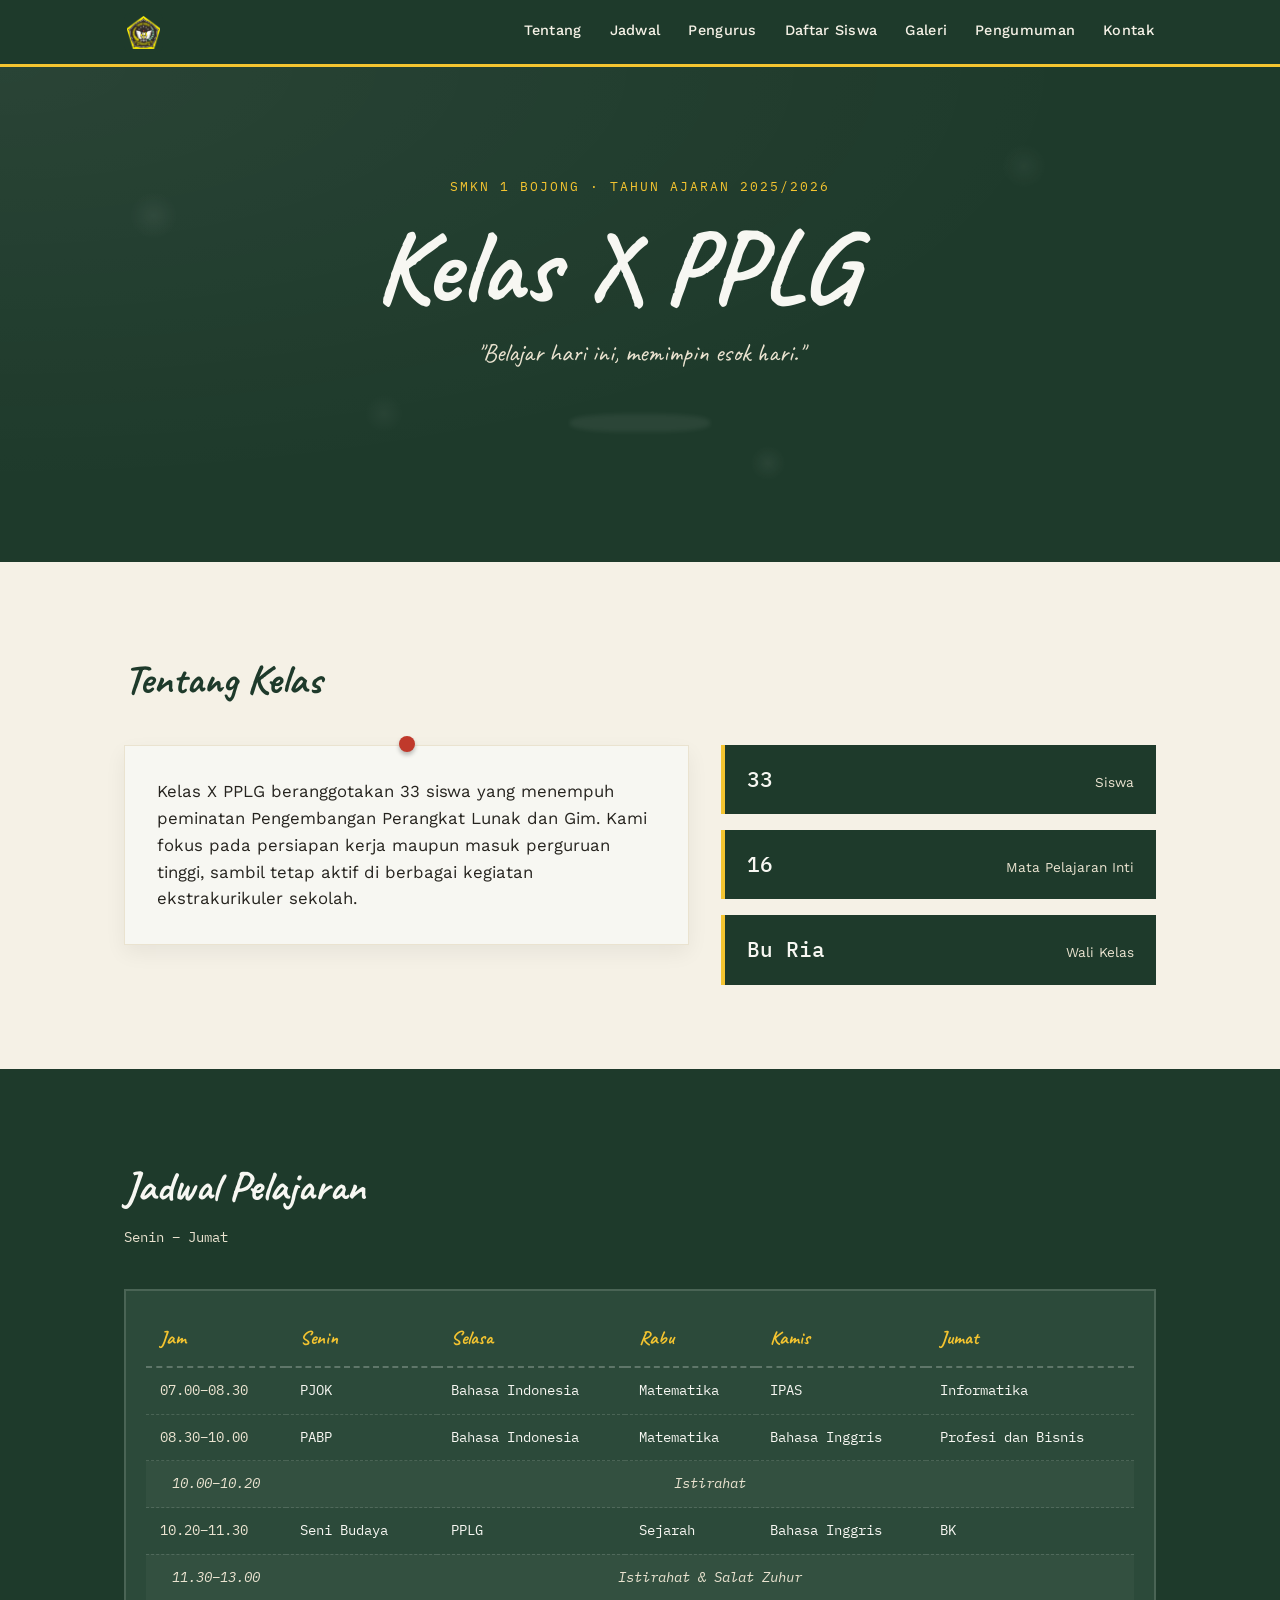
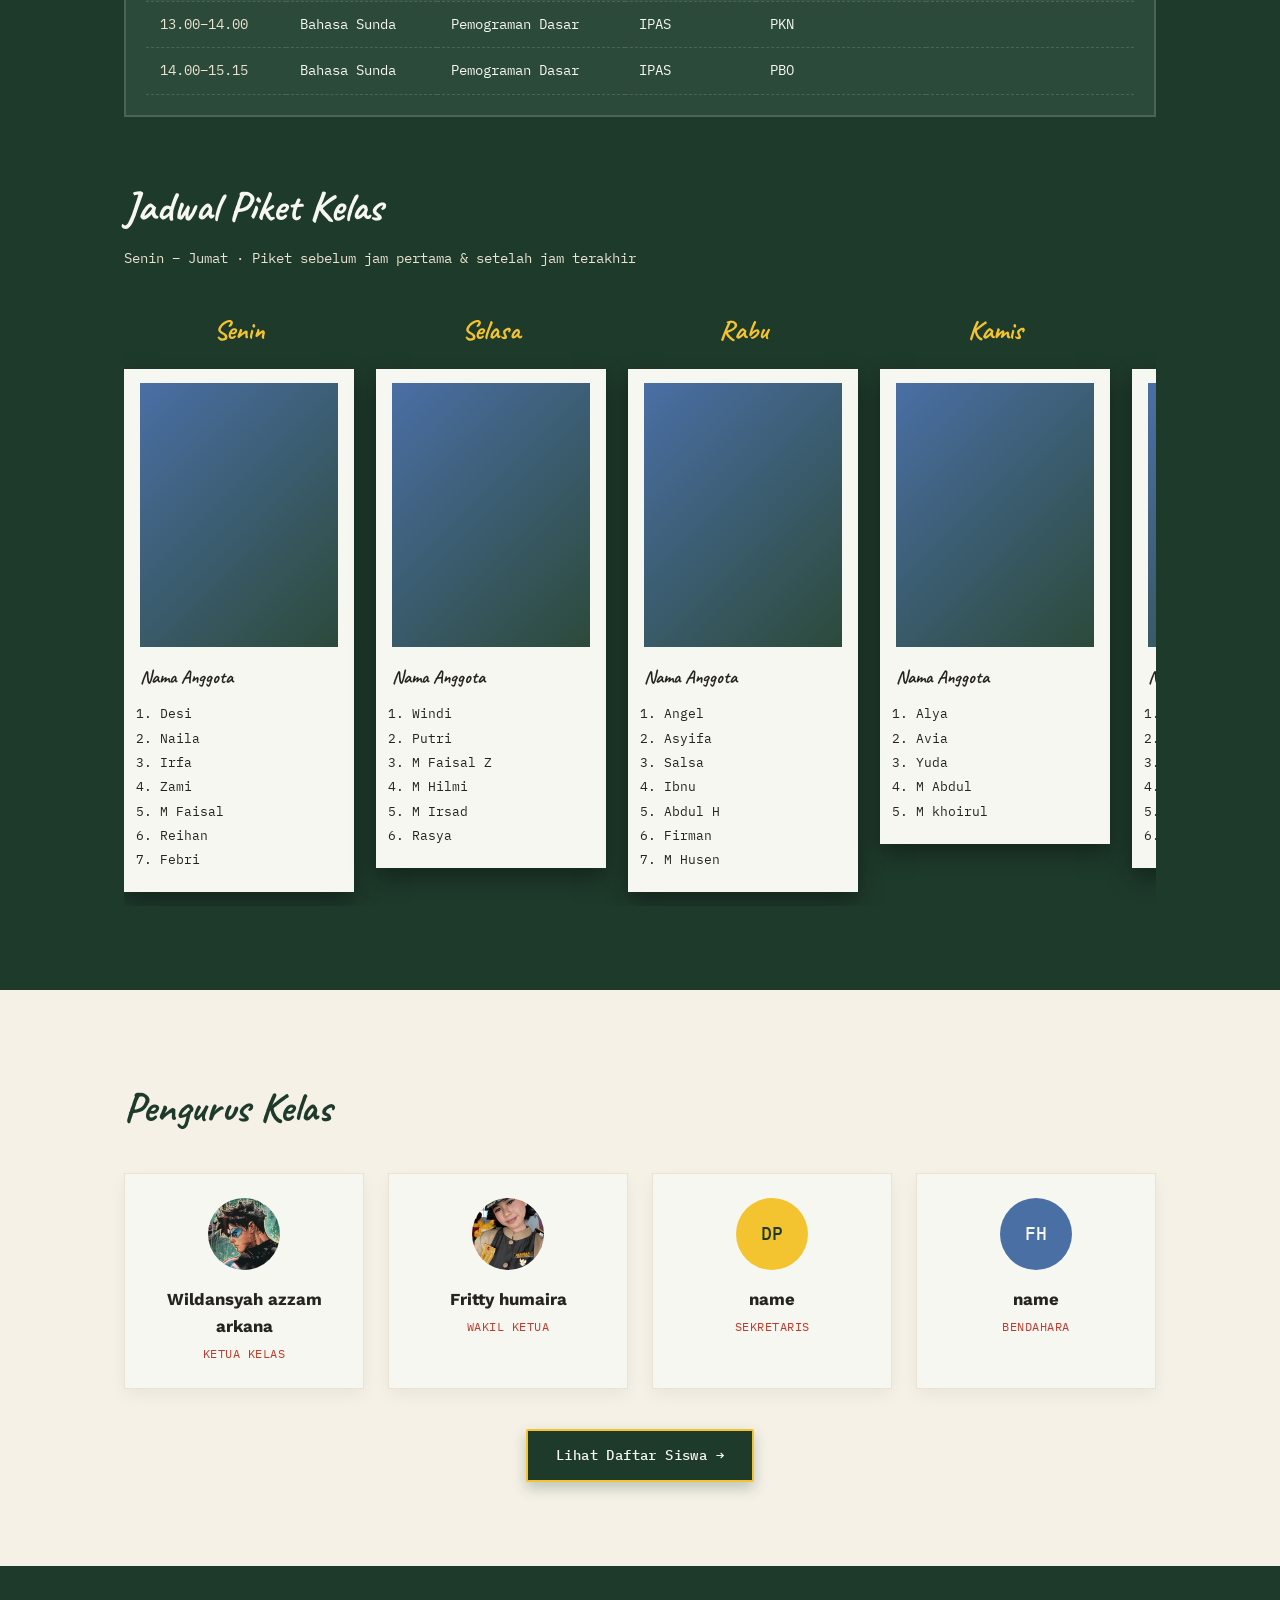
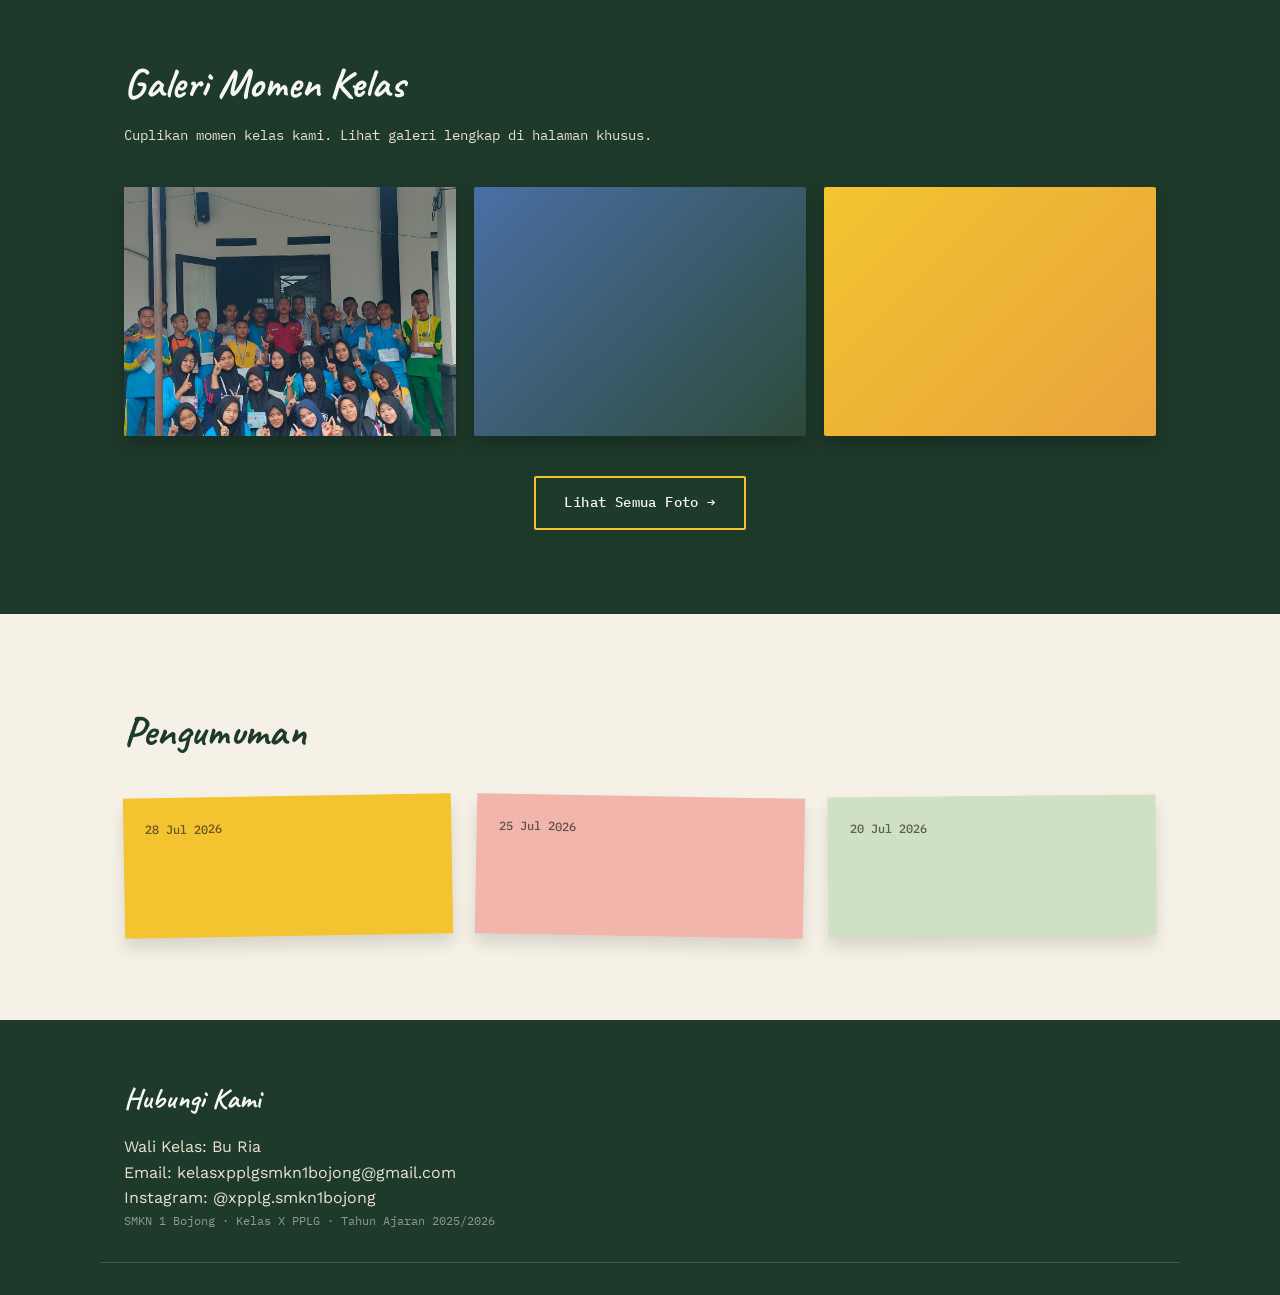
==== index.html @ 5f589571 "Update index.html" ====
<!DOCTYPE html>
<html lang="id">
<head>
<meta charset="UTF-8">
<meta name="viewport" content="width=device-width, initial-scale=1.0">
<title>Kelas X PPLG — SMKN 1 Bojong</title>
<link rel="preconnect" href="https://fonts.googleapis.com">
<link rel="preconnect" href="https://fonts.gstatic.com" crossorigin>
<link href="https://fonts.googleapis.com/css2?family=Caveat:wght@500;700&family=IBM+Plex+Mono:wght@400;500&family=Work+Sans:wght@400;500;600;700&display=swap" rel="stylesheet">
<link rel="stylesheet" href="styler.css">
</head>
<body>

<header class="site-header">
  <div class="wrap header-inner">
    <div class="brand-group">
      <img src="logosmk.png" alt="Logo SMKN 1 Bojong" class="logo" onerror="this.style.display='none'">
      <span class="brand"></span>
      <img src=".png" alt="Logo PPLG" class="logo" onerror="this.style.display='none'">
    </div>
    <nav class="nav">
      <a href="#tentang">Tentang</a>
      <a href="#jadwal">Jadwal</a>
      <a href="#pengurus">Pengurus</a>
      <a href="daftar-siswa.html">Daftar Siswa</a>
      <a href="galeri.html">Galeri</a>
      <a href="#pengumuman">Pengumuman</a>
      <a href="#kontak">Kontak</a>
    </nav>
  </div>
</header>

<!-- HERO: chalkboard -->
<section class="hero">
  <div class="chalk-dust"></div>
  <div class="wrap hero-inner">

    <p class="hero-eyebrow">SMKN 1 Bojong · Tahun Ajaran 2025/2026</p>
    <h1 class="hero-title">Kelas X PPLG&nbsp;&nbsp;</h1>
    <p class="hero-tagline">"Belajar hari ini, memimpin esok hari."</p>
    <div class="eraser-mark" aria-hidden="true"></div>
  </div>
</section>

<!-- TENTANG KELAS -->
<section id="tentang" class="section paper-bg">
  <div class="wrap">
    <h2 class="section-title">Tentang Kelas</h2>
    <div class="tentang-grid">
      <div class="pin-card">
        <span class="pin" aria-hidden="true"></span>
        <p>Kelas X PPLG beranggotakan 33 siswa yang menempuh peminatan Pengembangan Perangkat Lunak dan Gim. Kami fokus pada persiapan kerja maupun masuk perguruan tinggi, sambil tetap aktif di berbagai kegiatan ekstrakurikuler sekolah.</p>
      </div>
      <div class="stat-cards">
        <div class="stat-card">
          <span class="stat-number">33</span>
          <span class="stat-label">Siswa</span>
        </div>
        <div class="stat-card">
          <span class="stat-number">16</span>
          <span class="stat-label">Mata Pelajaran Inti</span>
        </div>
        <div class="stat-card">
          <span class="stat-number">Bu Ria</span>
          <span class="stat-label">Wali Kelas</span>
        </div>
      </div>
    </div>
  </div>
</section>

<!-- JADWAL PELAJARAN: signature element, gaya papan tulis -->
<section id="jadwal" class="section board-bg">
  <div class="wrap">
    <h2 class="section-title light">Jadwal Pelajaran</h2>
    <p class="section-sub light">Senin – Jumat</p>

    <div class="schedule-frame">
      <table class="schedule">
        <thead>
          <tr>
            <th>Jam</th>
            <th>Senin</th>
            <th>Selasa</th>
            <th>Rabu</th>
            <th>Kamis</th>
            <th>Jumat</th>
          </tr>
        </thead>
        <tbody>
          <tr>
            <td class="time">07.00–08.30</td>
            <td>PJOK</td>
            <td>Bahasa Indonesia</td>
            <td>Matematika</td>
            <td>IPAS</td>
            <td>Informatika</td>
          </tr>
          <tr>
            <td class="time">08.30–10.00</td>
            <td>PABP</td>
            <td>Bahasa Indonesia</td>
            <td>Matematika</td>
            <td>Bahasa Inggris</td>
            <td>Profesi dan Bisnis</td>
          </tr>
          <tr class="break-row">
            <td class="time">10.00–10.20</td>
            <td colspan="5">Istirahat</td>
          </tr>
          <tr>
            <td class="time">10.20–11.30</td>
            <td>Seni Budaya</td>
            <td>PPLG</td>
            <td>Sejarah</td>
            <td>Bahasa Inggris</td>
            <td>BK</td>
          </tr>
          <tr class="break-row">
            <td class="time">11.30–13.00</td>
            <td colspan="5">Istirahat & Salat Zuhur</td>
          </tr>
          <tr>
            <td class="time">13.00–14.00</td>
            <td>Bahasa Sunda</td>
            <td>Pemograman Dasar</td>
            <td>IPAS</td>
            <td>PKN</td>
            <td></td>
          </tr>
          <tr>
            <td class="time">14.00–15.15</td>
            <td>Bahasa Sunda</td>
            <td>Pemograman Dasar</td>
            <td>IPAS</td>
            <td>PBO</td>
            <td></td>
          </tr>
        </tbody>
      </table>
    </div>

    <!-- JADWAL PIKET -->
    <h2 class="section-title light piket-title">Jadwal Piket Kelas</h2>
    <p class="section-sub light">Senin – Jumat · Piket sebelum jam pertama & setelah jam terakhir</p>
    
    <div class="piket-row">
      <div class="piket-day-col">
        <h3 class="piket-day">Senin</h3>
        <div class="photocard-group">
          <div class="photocard-photo"><img src="foto/piket-senin.jpg" alt="Piket Senin" onerror="this.style.display='none'"></div>
          <h4 class="photocard-heading">Nama Anggota</h4>
          <ol class="photocard-list">
            <li>Desi</li>
            <li>Naila</li>
            <li>Irfa</li>
            <li>Zami</li>
            <li>M Faisal</li>
            <li>Reihan</li>
            <li>Febri</li>
            
          </ol>
        </div>
      </div>
      <div class="piket-day-col">
        <h3 class="piket-day">Selasa</h3>
        <div class="photocard-group">
          <div class="photocard-photo"><img src="foto/piket-selasa.jpg" alt="Piket Selasa" onerror="this.style.display='none'"></div>
          <h4 class="photocard-heading">Nama Anggota</h4>
          <ol class="photocard-list">
            <li>Windi</li>
            <li>Putri</li>
            <li>M Faisal Z</li>
            <li>M Hilmi</li>
            <li>M Irsad</li>
            <li>Rasya</li>
          </ol>
        </div>
      </div>
      <div class="piket-day-col">
        <h3 class="piket-day">Rabu</h3>
        <div class="photocard-group">
          <div class="photocard-photo"><img src="foto/piket-rabu.jpg" alt="Piket Rabu" onerror="this.style.display='none'"></div>
          <h4 class="photocard-heading">Nama Anggota</h4>
          <ol class="photocard-list">
            <li>Angel</li>
            <li>Asyifa</li>
            <li>Salsa</li>
            <li>Ibnu</li>
            <li>Abdul H</li>
            <li>Firman</li>
            <li>M Husen</li>
          </ol>
        </div>
      </div>
      <div class="piket-day-col">
        <h3 class="piket-day">Kamis</h3>
        <div class="photocard-group">
          <div class="photocard-photo"><img src="foto/piket-kamis.jpg" alt="Piket Kamis" onerror="this.style.display='none'"></div>
          <h4 class="photocard-heading">Nama Anggota</h4>
          <ol class="photocard-list">
            <li>Alya</li>
            <li>Avia</li>
            <li>Yuda</li>
            <li>M Abdul</li>
            <li>M khoirul</li>
          </ol>
        </div>
      </div>
      <div class="piket-day-col">
        <h3 class="piket-day">Jumat</h3>
        <div class="photocard-group">
          <div class="photocard-photo"><img src="foto/piket-jumat.jpg" alt="Piket Jumat" onerror="this.style.display='none'"></div>
          <h4 class="photocard-heading">Nama Anggota</h4>
          <ol class="photocard-list">
            <li>Nazwa</li>
            <li>Alifah</li>
            <li>Raffa</li>
            <li>Ridho</li>
            <li>Rifki</li>
            <li>Wildan</li>
          </ol>
        </div>
      </div>
    </div>
  </div>
</section>

<!-- PENGURUS KELAS -->
<section id="pengurus" class="section paper-bg">
  <div class="wrap">
    <h2 class="section-title">Pengurus Kelas</h2>
    <div class="id-card-grid">
      <div class="id-card">
        <div class="id-photo" style="background:#c0392b"><img src="wildan.jpg" alt="Wildansyah azzam arkana" onerror="this.style.display='none'; this.parentElement.innerHTML='RA';"></div>
        <h3>Wildansyah azzam arkana</h3>
        <p class="role">Ketua Kelas</p>
      </div>
      <div class="id-card">
        <div class="id-photo" style="background:#2c4a3a"><img src="fritty.jpg" alt="Frity humaira" onerror="this.style.display='none'; this.parentElement.innerHTML='SN';"></div>
        <h3>Fritty humaira</h3>
        <p class="role">Wakil Ketua</p>
      </div>
      <div class="id-card">
        <div class="id-photo" style="background:#f4c430;color:#1e3a2b"><img src="foto/sekretaris.jpg" alt="Dewi Puspita" onerror="this.style.display='none'; this.parentElement.innerHTML='DP';"></div>
        <h3>name</h3>
        <p class="role">Sekretaris</p>
      </div>
      <div class="id-card">
        <div class="id-photo" style="background:#4a6fa5"><img src="foto/bendahara.jpg" alt="Farhan Hidayat" onerror="this.style.display='none'; this.parentElement.innerHTML='FH';"></div>
        <h3>name</h3>
        <p class="role">Bendahara</p>
      </div>
    </div>
    <div class="btn-row">
      <a href="daftar-siswa.html" class="btn btn-primary">Lihat Daftar Siswa →</a>

    </div>
  </div>
</section>

<!-- GALERI (preview) -->
<section id="galeri" class="section board-bg">
  <div class="wrap">
    <h2 class="section-title light">Galeri Momen Kelas</h2>
    <p class="section-sub light">Cuplikan momen kelas kami. Lihat galeri lengkap di halaman khusus.</p>
    <div class="gallery-grid">
      <!-- Untuk menambah foto: copy paste blok div di bawah, ganti src="foto/NAMA-FILE.jpg" -->
      <div class="photo-tile" style="background:linear-gradient(135deg,#e8a33d,#c0392b)"><img src="IMG-20260721-WA0027.jpg" alt="Momen kelas 1" onerror="this.style.display='none'"></div>
      <div class="photo-tile" style="background:linear-gradient(135deg,#4a6fa5,#2c4a3a)"><img src="foto/galeri-2.jpg" alt="Momen kelas 2" onerror="this.style.display='none'"></div>
      <div class="photo-tile" style="background:linear-gradient(135deg,#f4c430,#e8a33d)"><img src="foto/galeri-3.jpg" alt="Momen kelas 3" onerror="this.style.display='none'"></div>
    </div>
    <div class="btn-row">
      <a href="galeri.html" class="btn btn-primary">Lihat Semua Foto →</a>
    </div>
  </div>
</section>

<!-- PENGUMUMAN -->
<section id="pengumuman" class="section paper-bg">
  <div class="wrap">
    <h2 class="section-title">Pengumuman</h2>
    <div class="sticky-grid">
      <div class="sticky-note note-yellow">
        <p class="note-date">28 Jul 2026</p>
        <p></p>
      </div>
      <div class="sticky-note note-red">
        <p class="note-date">25 Jul 2026</p>
        <p></p>
      </div>
      <div class="sticky-note note-green">
        <p class="note-date">20 Jul 2026</p>
        <p></p>
      </div>
    </div>
  </div>
</section>

<!-- KONTAK / FOOTER -->
<footer id="kontak" class="footer">
  <div class="wrap footer-inner">
    <div>
      <h2 class="footer-title">Hubungi Kami</h2>
      <p>Wali Kelas: Bu Ria</p>
      <p>Email: kelasxpplgsmkn1bojong@gmail.com</p>
      <p>Instagram: @xpplg.smkn1bojong</p>
    <p class="footer-note">SMKN 1 Bojong · Kelas X PPLG · Tahun Ajaran 2025/2026</p>
  </div>
</footer>

</body>
</html>
---- styler.css ----
/* ===== Tokens ===== */
:root{
  --chalkboard: #1e3a2b;
  --chalkboard-light: #2c4a3a;
  --paper: #f5f1e6;
  --paper-dark: #eae3d0;
  --chalk: #f7f7f2;
  --highlighter: #f4c430;
  --pen-red: #c0392b;
  --ink: #26241f;
  --font-display: 'Caveat', cursive;
  --font-body: 'Work Sans', sans-serif;
  --font-mono: 'IBM Plex Mono', monospace;
}

*{box-sizing:border-box; margin:0; padding:0;}

body{
  font-family: var(--font-body);
  color: var(--ink);
  background: var(--paper);
  line-height:1.6;
  -webkit-font-smoothing: antialiased;
}

.wrap{
  max-width: 1080px;
  margin: 0 auto;
  padding: 0 24px;
}

a{ color: inherit; }

/* ===== Header ===== */
.site-header{
  position: sticky;
  top:0;
  background: var(--chalkboard);
  z-index: 50;
  border-bottom: 3px solid var(--highlighter);
}
.header-inner{
  display:flex;
  align-items:center;
  justify-content: space-between;
  height: 64px;
}
.brand{
  font-family: var(--font-display);
  font-size: 1.8rem;
  font-weight: 700;
  color: var(--chalk);
  letter-spacing: 0.5px;
}
.brand-group{
  display: flex;
  align-items: center;
  gap: 12px;
}
.logo{
  height: 39px;
  width: 39px;
  object-fit: contain;
  border-radius: 6px;
  background: #1e3a2b;
  padding: 3px;
}
.nav{ display:flex; gap: 24px; }
.nav a{
  color: var(--paper);
  text-decoration:none;
  font-size: 0.9rem;
  font-weight: 500;
  letter-spacing: 0.3px;
  padding: 6px 2px;
  border-bottom: 2px solid transparent;
  transition: border-color 0.2s ease, color 0.2s ease;
}
.nav a:hover, .nav a:focus-visible{
  border-color: var(--highlighter);
  color: var(--highlighter);
  outline: none;
}

/* ===== Hero ===== */
.hero{
  position: relative;
  background:
    radial-gradient(ellipse at top left, rgba(255,255,255,0.05), transparent 60%),
    var(--chalkboard);
  color: var(--chalk);
  padding: 110px 0 130px;
  overflow: hidden;
  text-align:center;
}
.chalk-dust{
  position:absolute; inset:0;
  background-image:
    radial-gradient(circle at 12% 30%, rgba(255,255,255,0.05) 0, transparent 2%),
    radial-gradient(circle at 80% 20%, rgba(255,255,255,0.04) 0, transparent 2%),
    radial-gradient(circle at 60% 80%, rgba(255,255,255,0.05) 0, transparent 2%),
    radial-gradient(circle at 30% 70%, rgba(255,255,255,0.04) 0, transparent 2%);
  pointer-events:none;
}
.hero-inner{ position:relative; }
.hero-eyebrow{
  font-family: var(--font-mono);
  font-size: 0.8rem;
  letter-spacing: 2px;
  text-transform: uppercase;
  color: var(--highlighter);
  margin-bottom: 18px;
}
.hero-title{
  font-family: var(--font-display);
  font-weight: 700;
  font-size: clamp(3.2rem, 9vw, 6.5rem);
  line-height: 1;
  margin-bottom: 14px;
}
.hero-tagline{
  font-family: var(--font-display);
  font-size: 1.6rem;
  color: var(--paper-dark);
}
.eraser-mark{
  width: 140px;
  height: 18px;
  background: rgba(255,255,255,0.06);
  border-radius: 40%;
  margin: 40px auto 0;
  filter: blur(2px);
}

/* ===== Page hero (halaman sekunder) ===== */
.page-hero{
  position: relative;
  color: var(--chalk);
  padding: 70px 0 56px;
  overflow: hidden;
  text-align: center;
}
.page-hero-inner{ position: relative; }
.page-hero-title{
  font-family: var(--font-display);
  font-weight: 700;
  font-size: clamp(2.6rem, 7vw, 4rem);
  line-height: 1;
  margin: 10px 0 12px;
}

/* ===== Tabel Daftar Siswa ===== */
.table-frame{
  background: var(--chalk);
  border: 1px solid var(--paper-dark);
  box-shadow: 0 8px 20px rgba(0,0,0,0.06);
  overflow-x: auto;
}
.student-table{
  width: 100%;
  border-collapse: collapse;
  font-size: 0.92rem;
  min-width: 480px;
}
.student-table th{
  text-align: left;
  font-family: var(--font-mono);
  font-size: 0.72rem;
  text-transform: uppercase;
  letter-spacing: 0.6px;
  color: var(--chalk);
  background: var(--chalkboard);
  padding: 14px 18px;
}
.student-table td{
  padding: 12px 18px;
  border-bottom: 1px solid var(--paper-dark);
}
.student-table tbody tr:nth-child(even){ background: var(--paper); }
.student-table tbody tr:hover{ background: #efe6c8; }
.badge{
  display: inline-block;
  font-family: var(--font-mono);
  font-size: 0.7rem;
  font-weight: 500;
  text-transform: uppercase;
  letter-spacing: 0.4px;
  color: var(--pen-red);
  border: 1px solid var(--pen-red);
  padding: 2px 8px;
  border-radius: 2px;
}
.avatar{
  width: 36px;
  height: 36px;
  border-radius: 50%;
  display: flex;
  align-items: center;
  justify-content: center;
  font-family: var(--font-mono);
  font-size: 0.72rem;
  font-weight: 500;
  overflow: hidden;
}
.avatar img{
  width: 100%;
  height: 100%;
  object-fit: cover;
}
.student-table td:nth-child(2){ width: 56px; }

/* ===== Sections ===== */
.section{ padding: 84px 0; }
.paper-bg{ background: var(--paper); }
.board-bg{ background: var(--chalkboard); }

.section-title{
  font-family: var(--font-display);
  font-size: 2.6rem;
  font-weight: 700;
  margin-bottom: 8px;
  color: var(--chalkboard);
}
.section-title.light{ color: var(--chalk); }
.section-sub{
  font-family: var(--font-mono);
  font-size: 0.85rem;
  color: #5a5748;
  margin-bottom: 40px;
}
.section-sub.light{ color: var(--paper-dark); margin-bottom: 40px; }

/* ===== Tentang ===== */
.tentang-grid{
  display: grid;
  grid-template-columns: 1.3fr 1fr;
  gap: 32px;
  align-items: start;
  margin-top: 32px;
}
.pin-card{
  position: relative;
  background: var(--chalk);
  border: 1px solid var(--paper-dark);
  padding: 32px;
  box-shadow: 0 8px 20px rgba(0,0,0,0.06);
  font-size: 1.05rem;
}
.pin{
  position:absolute;
  top: -10px; left: 50%;
  transform: translateX(-50%);
  width: 16px; height:16px;
  border-radius:50%;
  background: var(--pen-red);
  box-shadow: 0 3px 4px rgba(0,0,0,0.25);
}
.stat-cards{
  display:flex;
  flex-direction: column;
  gap: 16px;
}
.stat-card{
  background: var(--chalkboard);
  color: var(--chalk);
  padding: 18px 22px;
  display:flex;
  align-items:baseline;
  justify-content: space-between;
  border-left: 4px solid var(--highlighter);
}
.stat-number{
  font-family: var(--font-mono);
  font-size: 1.3rem;
  font-weight: 500;
}
.stat-label{
  font-size: 0.85rem;
  color: var(--paper-dark);
}

/* ===== Jadwal (signature) ===== */
.schedule-frame{
  background: var(--chalkboard-light);
  border: 2px solid rgba(247,247,242,0.15);
  padding: 20px;
  overflow-x:auto;
}
.schedule{
  width: 100%;
  border-collapse: collapse;
  font-family: var(--font-mono);
  font-size: 0.85rem;
  color: var(--chalk);
  min-width: 640px;
}
.schedule th{
  text-align:left;
  padding: 12px 14px;
  font-family: var(--font-display);
  font-size: 1.2rem;
  font-weight: 700;
  color: var(--highlighter);
  border-bottom: 2px dashed rgba(247,247,242,0.25);
}
.schedule td{
  padding: 12px 14px;
  border-bottom: 1px dashed rgba(247,247,242,0.15);
}
.schedule .time{ color: var(--paper-dark); white-space:nowrap; }
.schedule tr.break-row td{
  text-align:center;
  font-style: italic;
  color: var(--paper-dark);
  background: rgba(255,255,255,0.03);
}

/* ===== Pengurus (ID cards) ===== */
.id-card-grid{
  display:grid;
  grid-template-columns: repeat(4, 1fr);
  gap: 24px;
  margin-top: 32px;
}
.id-card{
  background: var(--chalk);
  border: 1px solid var(--paper-dark);
  padding: 24px 20px;
  text-align:center;
  box-shadow: 0 6px 16px rgba(0,0,0,0.05);
}
.id-photo{
  width: 72px; height:72px;
  border-radius:50%;
  margin: 0 auto 16px;
  display:flex; align-items:center; justify-content:center;
  color: var(--chalk);
  font-family: var(--font-mono);
  font-weight:500;
  font-size: 1.1rem;
  overflow: hidden;
}
.id-photo img{
  width: 100%;
  height: 100%;
  object-fit: cover;
}
.id-card h3{ font-size: 1.05rem; margin-bottom: 4px; }
.id-card .role{
  font-family: var(--font-mono);
  font-size: 0.78rem;
  color: var(--pen-red);
  text-transform: uppercase;
  letter-spacing: 0.5px;
}

/* ===== Buttons ===== */
.btn-row{
  margin-top: 40px;
  text-align: center;
  display: flex;
  gap: 16px;
  justify-content: center;
  flex-wrap: wrap;
}
.btn{
  display: inline-block;
  font-family: var(--font-mono);
  font-size: 0.85rem;
  font-weight: 500;
  letter-spacing: 0.4px;
  text-decoration: none;
  padding: 14px 28px;
  border-radius: 2px;
  border: 2px solid transparent;
  cursor: pointer;
  transition: transform 0.15s ease, box-shadow 0.15s ease, background 0.15s ease;
}
.btn:hover, .btn:focus-visible{
  transform: translateY(-2px);
  outline: none;
}
.btn-primary{
  background: var(--chalkboard);
  color: var(--chalk);
  border-color: var(--highlighter);
  box-shadow: 0 6px 14px rgba(30,58,43,0.25);
}
.btn-primary:hover, .btn-primary:focus-visible{
  background: var(--highlighter);
  color: var(--chalkboard);
  box-shadow: 0 8px 18px rgba(244,196,48,0.3);
}
.btn-secondary{
  background: transparent;
  color: var(--chalk);
  border-color: rgba(247,247,242,0.35);
}
.btn-secondary:hover, .btn-secondary:focus-visible{
  border-color: var(--highlighter);
  color: var(--highlighter);
}
.btn-outline{
  background: transparent;
  color: var(--chalkboard);
  border-color: var(--chalkboard);
}
.btn-outline:hover, .btn-outline:focus-visible{
  background: var(--chalkboard);
  color: var(--chalk);
}

/* ===== Galeri ===== */
.gallery-grid{
  display:grid;
  grid-template-columns: repeat(3, 1fr);
  gap: 18px;
  margin-top: 32px;
}
.photo-tile{
  aspect-ratio: 4/3;
  border-radius: 2px;
  box-shadow: 0 8px 18px rgba(0,0,0,0.25);
  overflow: hidden;
}
.photo-tile img{
  width: 100%;
  height: 100%;
  object-fit: cover;
  display: block;
}

/* ===== Jadwal Piket ===== */
.piket-title{ margin-top: 56px; }
.piket-row{
  display: flex;
  gap: 22px;
  margin-top: 32px;
  overflow-x: auto;
  padding-bottom: 14px;
}
.piket-day-col{
  flex: 0 0 auto;
  width: 230px;
  text-align: center;
}
.piket-day{
  font-family: var(--font-display);
  font-size: 1.7rem;
  color: var(--highlighter);
  margin-bottom: 16px;
}
.photocard-group{
  background: var(--chalk);
  padding: 14px 16px 20px;
  box-shadow: 0 10px 22px rgba(0,0,0,0.35);
  text-align: left;
}
.photocard-photo{
  width: 100%;
  aspect-ratio: 3/4;
  overflow: hidden;
  margin-bottom: 16px;
  background: linear-gradient(135deg,#4a6fa5,#2c4a3a);
}
.photocard-photo img{
  width: 100%;
  height: 100%;
  object-fit: cover;
  display: block;
}
.photocard-heading{
  font-family: var(--font-display);
  font-size: 1.15rem;
  color: var(--ink);
  margin-bottom: 10px;
}
.photocard-list{
  font-family: var(--font-mono);
  font-size: 0.8rem;
  color: var(--ink);
  line-height: 1.9;
  padding-left: 20px;
}
.piket-row::-webkit-scrollbar{ height: 8px; }
.piket-row::-webkit-scrollbar-thumb{ background: var(--highlighter); border-radius: 4px; }
.piket-row::-webkit-scrollbar-track{ background: rgba(247,247,242,0.1); }

/* ===== Pengumuman (sticky notes) ===== */
.sticky-grid{
  display:grid;
  grid-template-columns: repeat(3, 1fr);
  gap: 24px;
  margin-top: 32px;
}
.sticky-note{
  padding: 22px;
  min-height: 140px;
  font-size: 0.95rem;
  transform: rotate(-1deg);
  box-shadow: 0 10px 16px rgba(0,0,0,0.12);
}
.sticky-note:nth-child(2){ transform: rotate(1deg); }
.sticky-note:nth-child(3){ transform: rotate(-0.5deg); }
.note-yellow{ background: var(--highlighter); }
.note-red{ background: #f2b5ab; }
.note-green{ background: #cfe0c3; }
.note-date{
  font-family: var(--font-mono);
  font-size: 0.75rem;
  font-weight: 500;
  margin-bottom: 8px;
  opacity: 0.7;
}

/* ===== Footer ===== */
.footer{
  background: var(--chalkboard);
  color: var(--paper-dark);
  padding: 56px 0 32px;
}
.footer-inner{
  display:flex;
  justify-content: space-between;
  flex-wrap: wrap;
  gap: 24px;
  border-bottom: 1px solid rgba(247,247,242,0.15);
  padding-bottom: 32px;
}
.footer-title{
  font-family: var(--font-display);
  font-size: 1.8rem;
  color: var(--chalk);
  margin-bottom: 12px;
}
.footer-note{
  font-family: var(--font-mono);
  font-size: 0.75rem;
  align-self:flex-end;
  color: rgba(247,247,242,0.5);
}
.footer a{
  color: var(--highlighter);
  text-decoration: none;
  border-bottom: 1px solid rgba(244,196,48,0.4);
}
.footer a:hover, .footer a:focus-visible{
  border-bottom-color: var(--highlighter);
  outline: none;
}

/* ===== Responsive ===== */
@media (max-width: 800px){
  .nav{ display:none; }
  .tentang-grid{ grid-template-columns: 1fr; }
  .id-card-grid{ grid-template-columns: repeat(2, 1fr); }
  .gallery-grid{ grid-template-columns: repeat(2, 1fr); }
  .sticky-grid{ grid-template-columns: 1fr; }
  .piket-day-col{ width: 190px; }
  .footer-inner{ flex-direction:column; }
  .footer-note{ align-self:flex-start; }
}

@media (prefers-reduced-motion: reduce){
  *{ transition: none !important; }
}
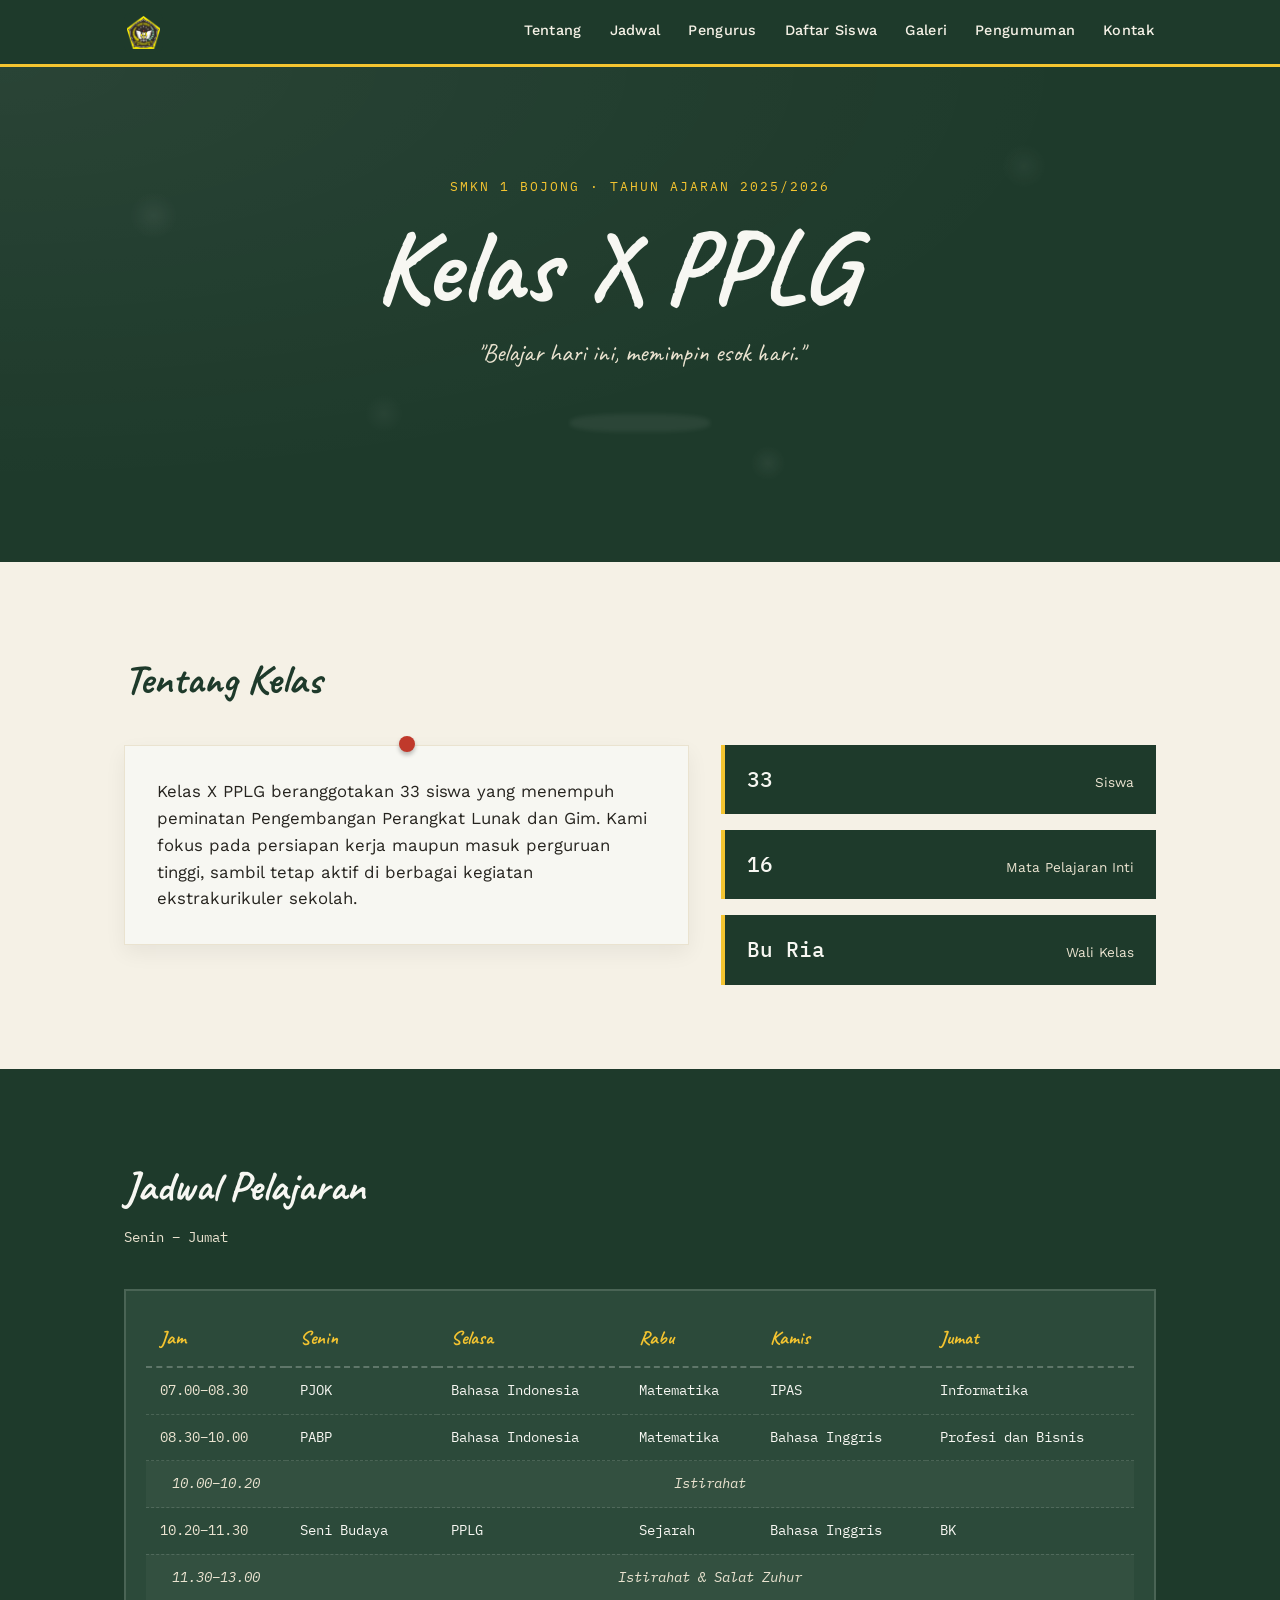
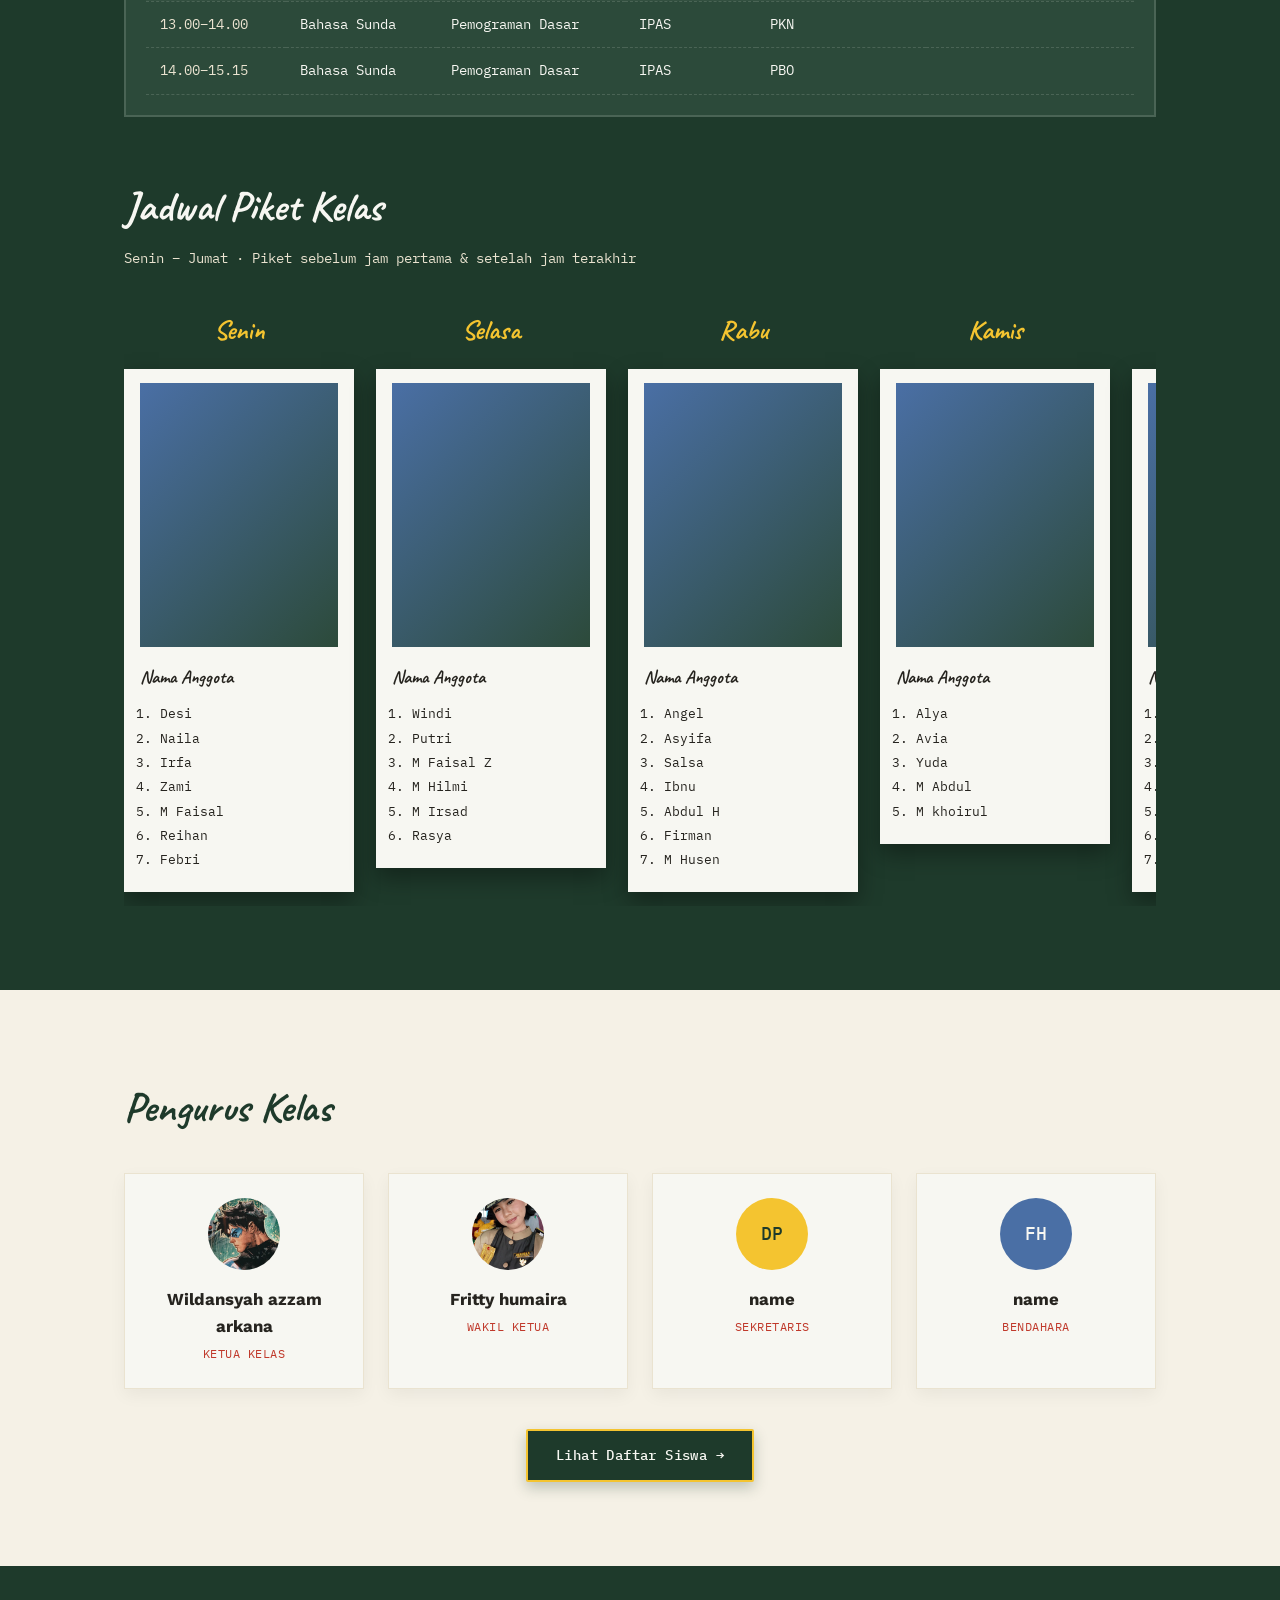
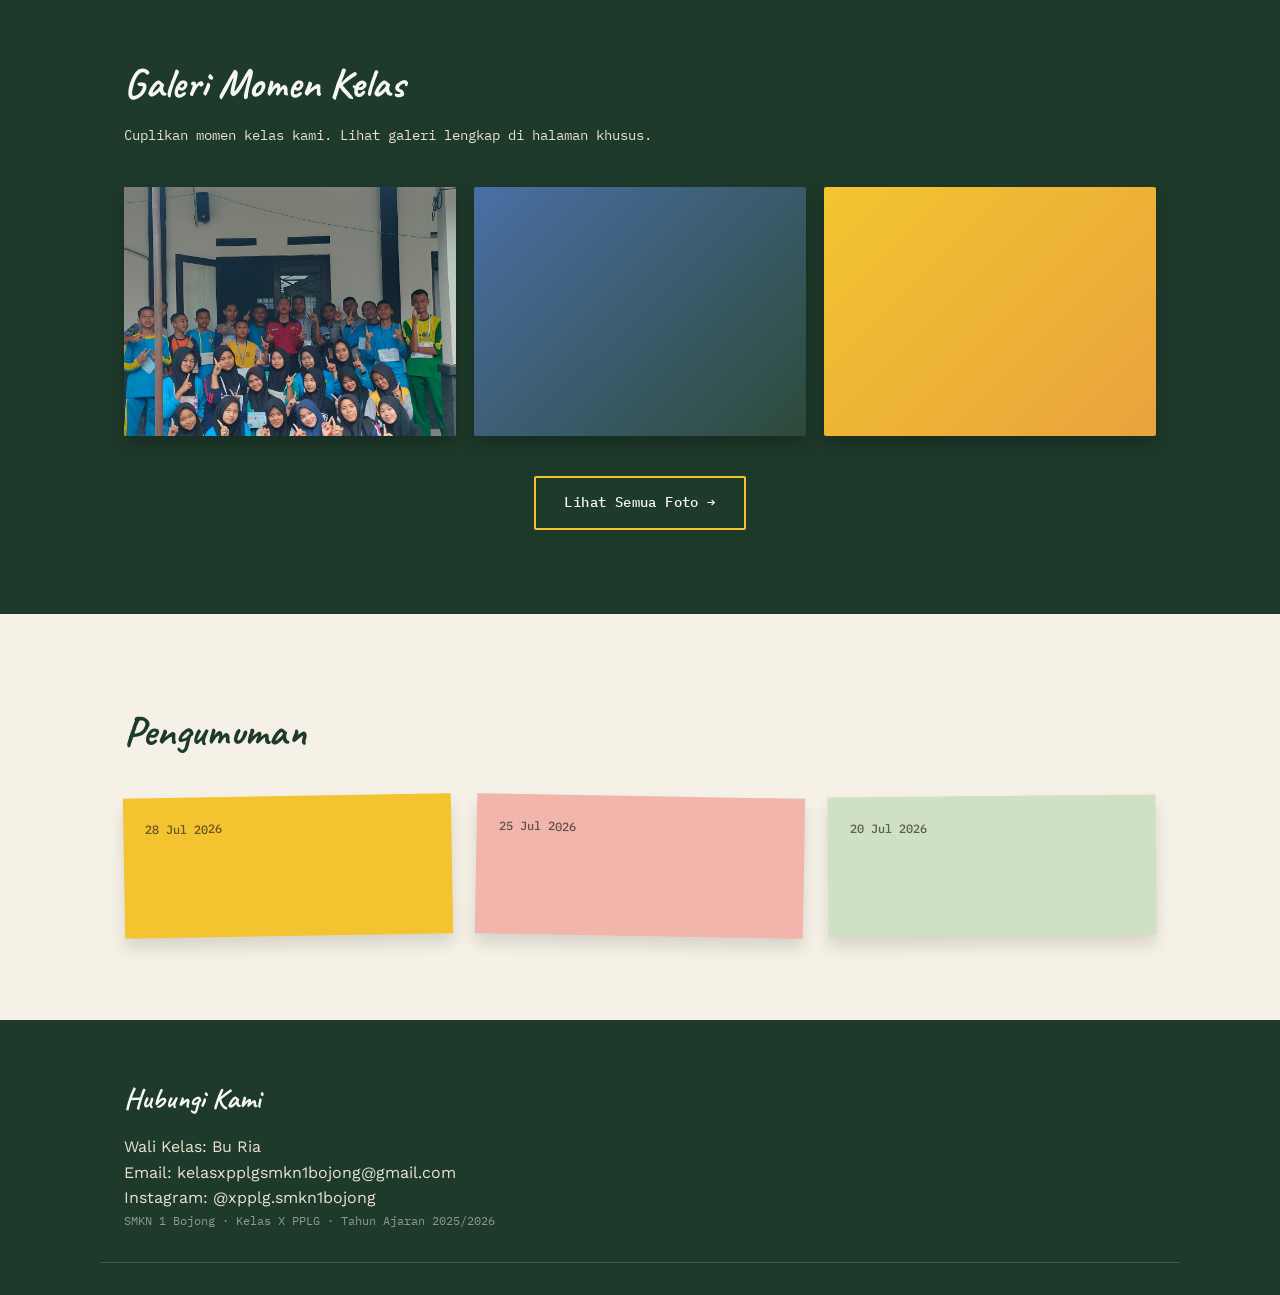
==== commit e1a1e93d: "Update index.html" ====
--- a/index.html
+++ b/index.html
@@ -216,6 +216,7 @@
             <li>Nazwa</li>
             <li>Alifah</li>
             <li>Raffa</li>
+            <li>Elli</li>
             <li>Ridho</li>
             <li>Rifki</li>
             <li>Wildan</li>
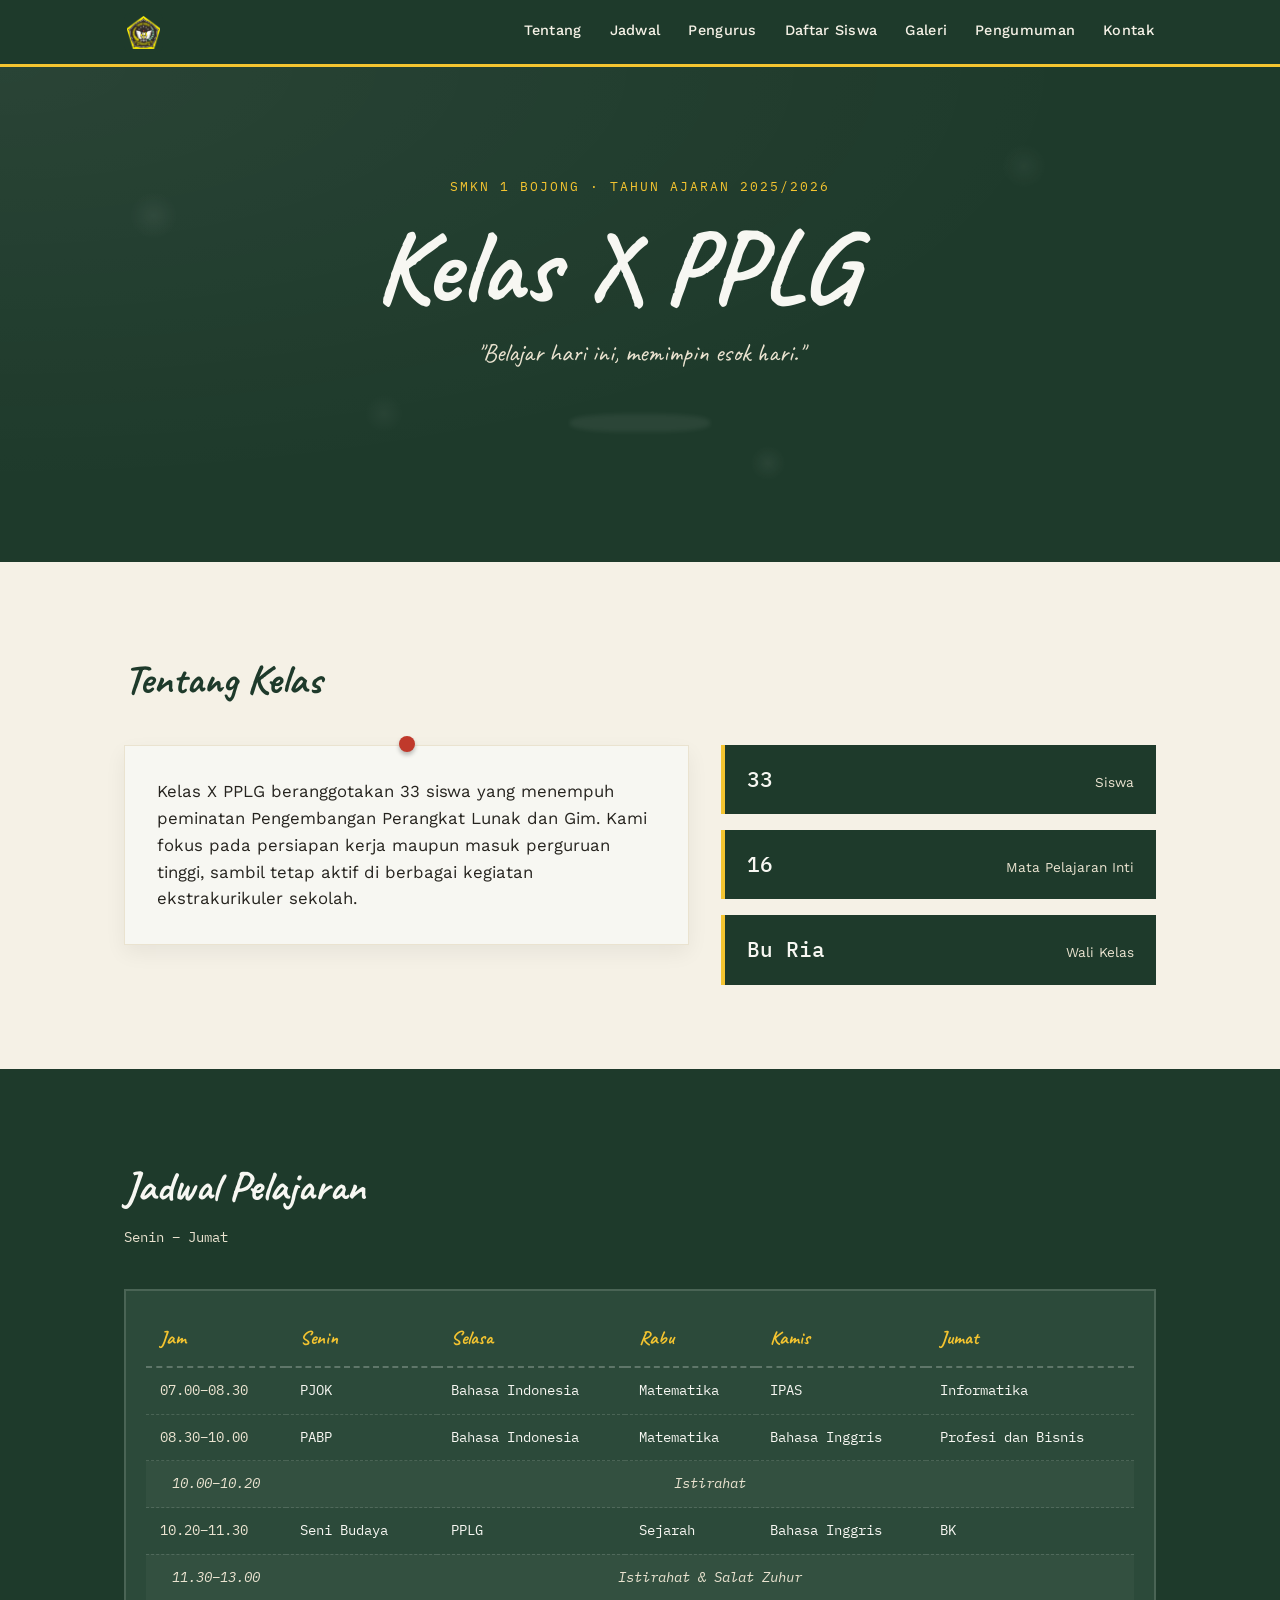
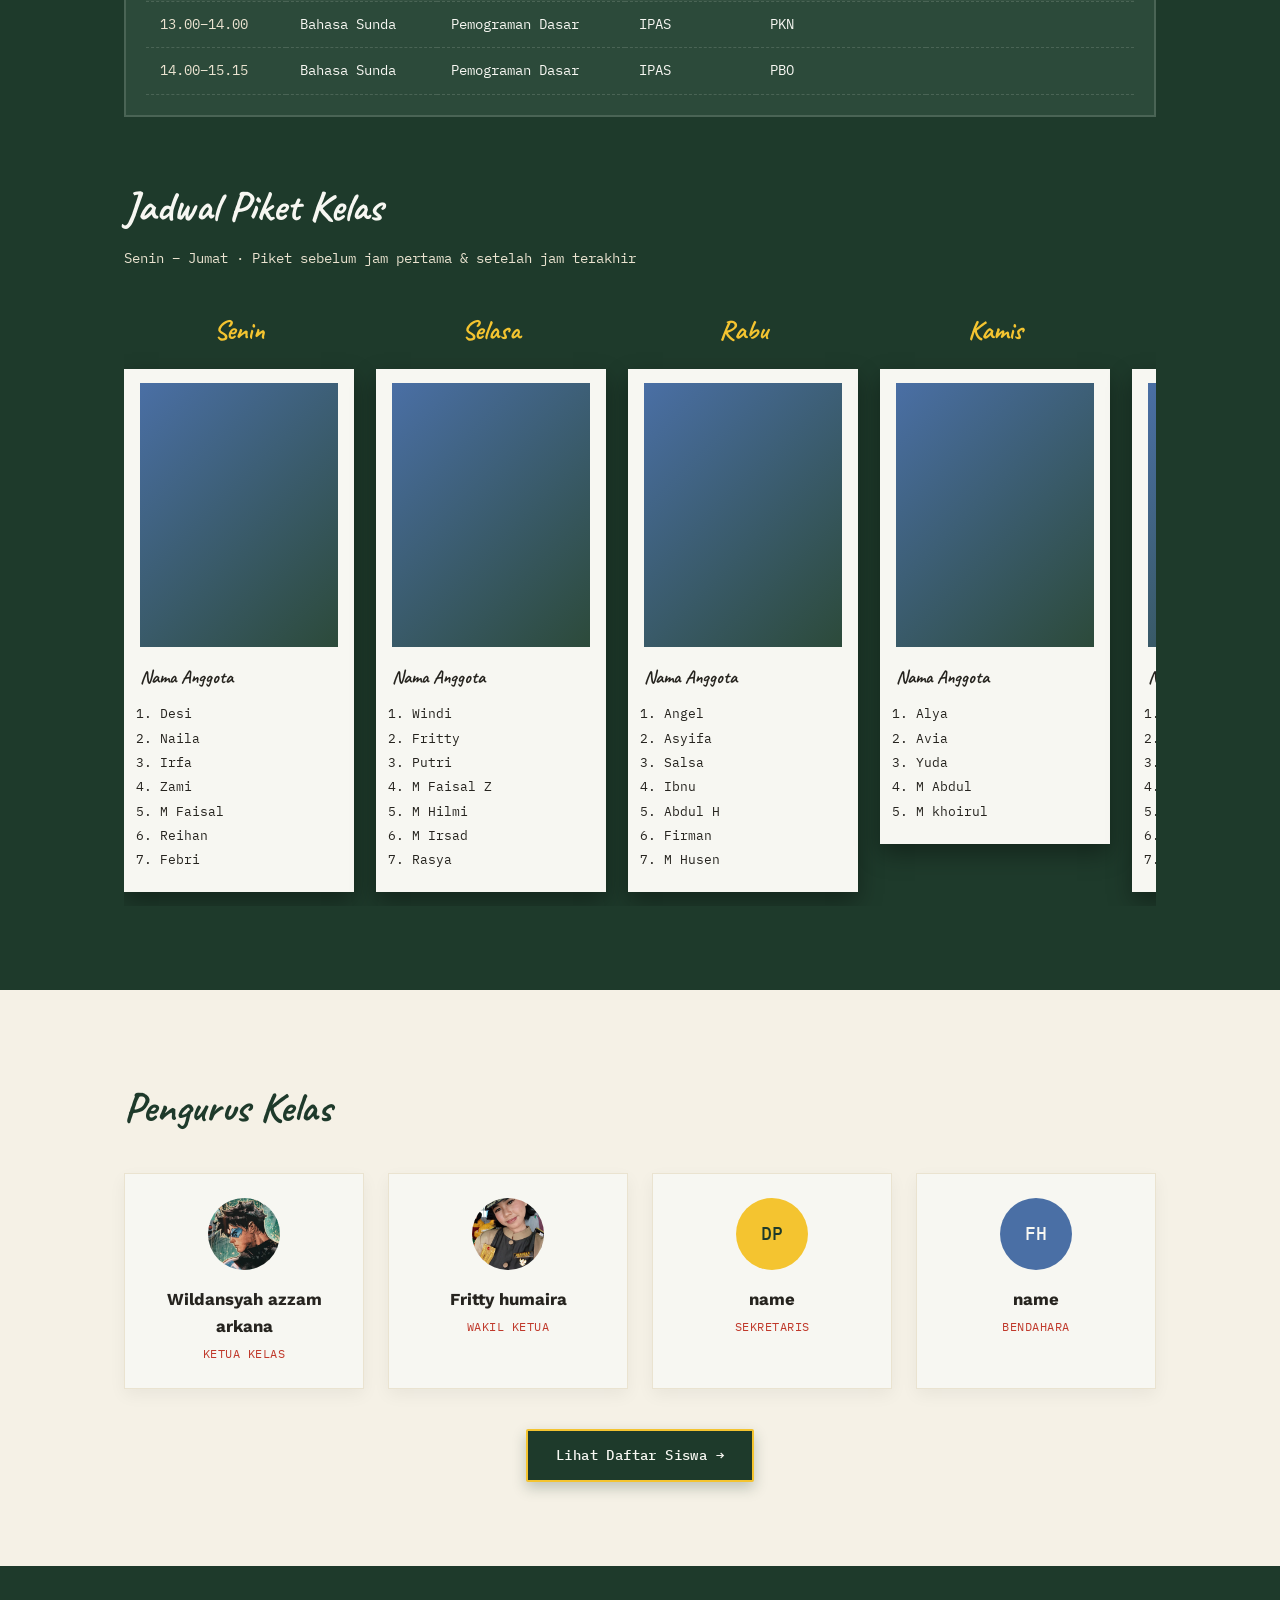
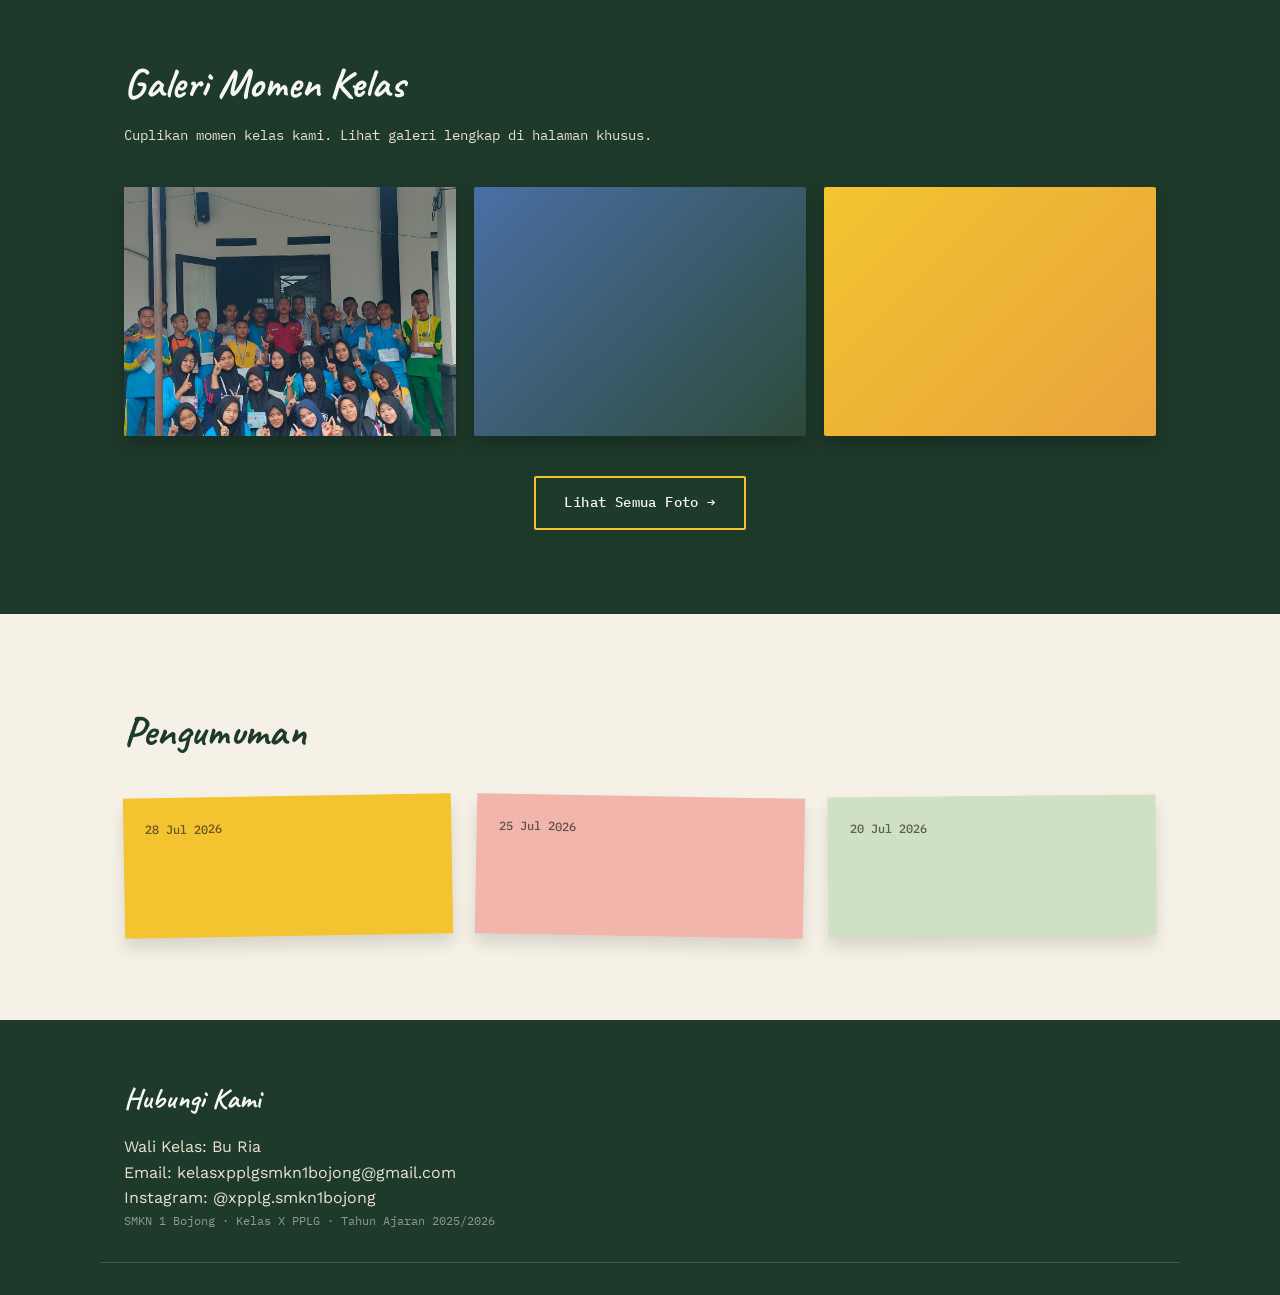
==== commit 43667db4: "Add Fritty to the member list in index.html" ====
--- a/index.html
+++ b/index.html
@@ -169,6 +169,7 @@
           <h4 class="photocard-heading">Nama Anggota</h4>
           <ol class="photocard-list">
             <li>Windi</li>
+            <li>Fritty</li>
             <li>Putri</li>
             <li>M Faisal Z</li>
             <li>M Hilmi</li>
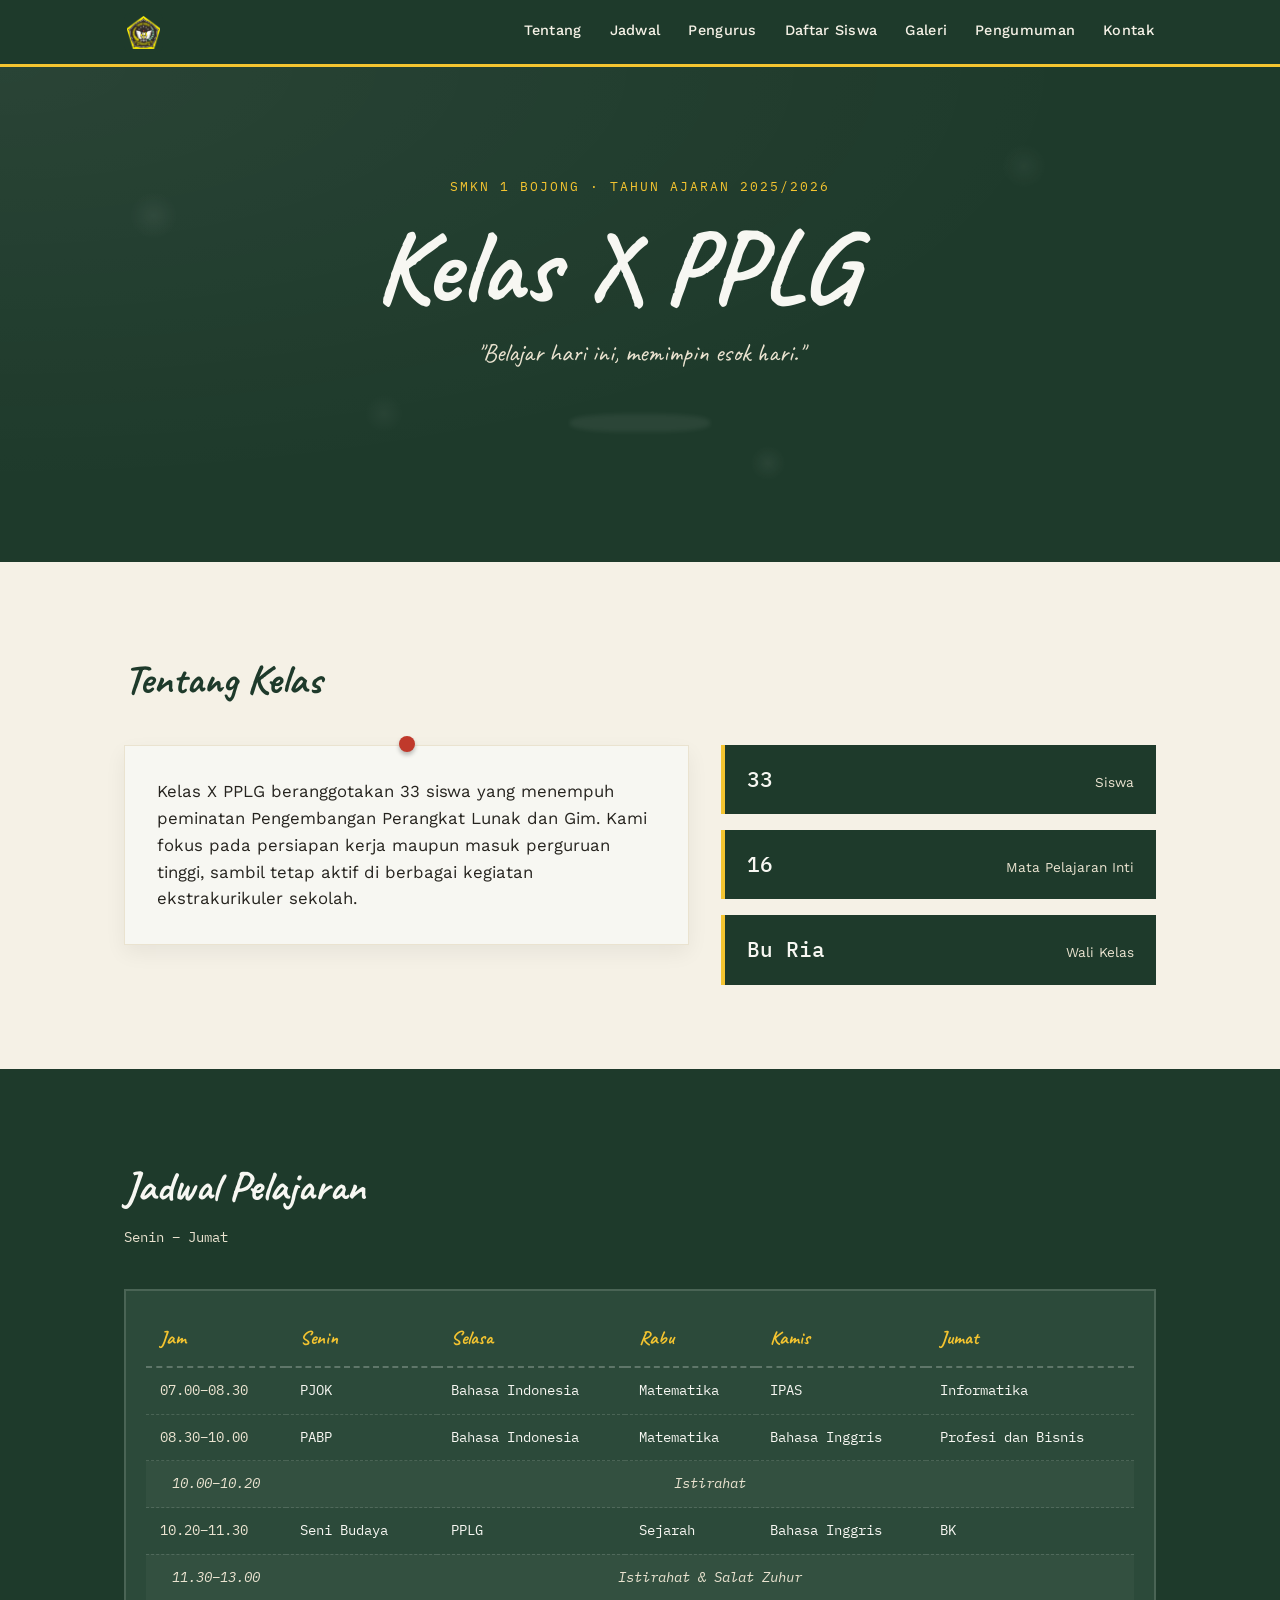
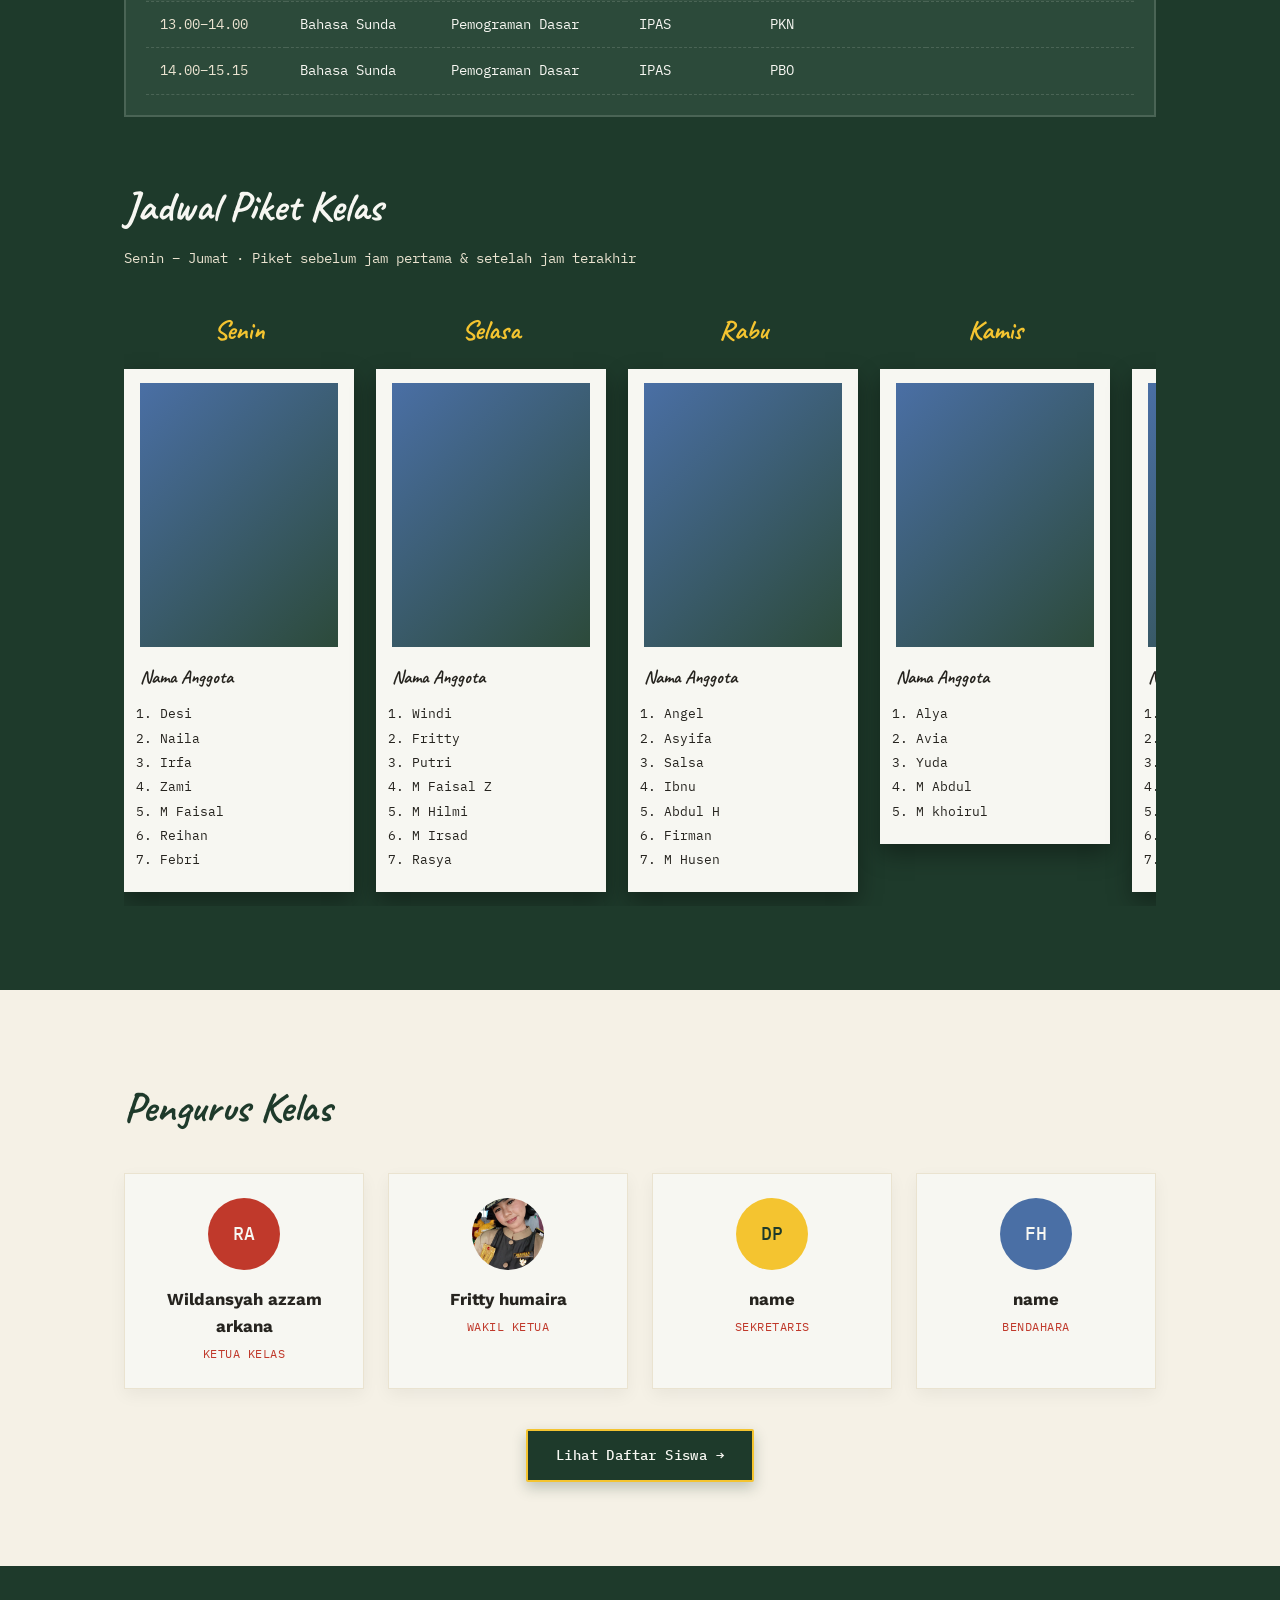
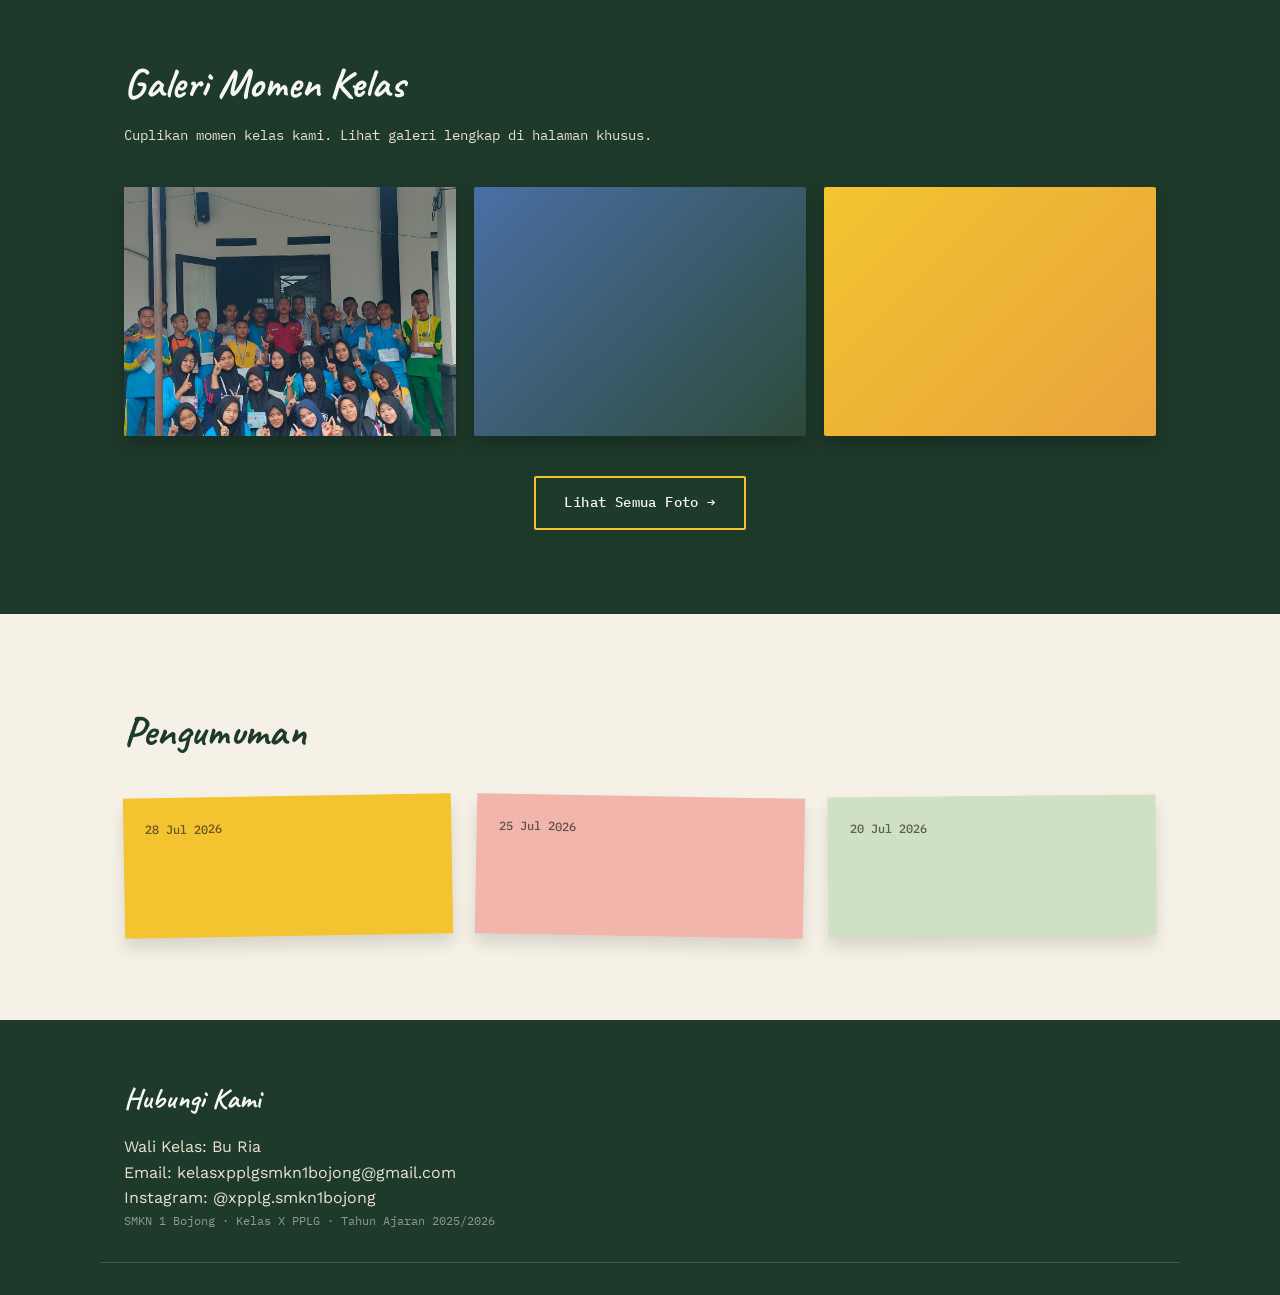
==== commit 9cb80cff: "Update index.html" ====
--- a/index.html
+++ b/index.html
@@ -234,7 +234,7 @@
     <h2 class="section-title">Pengurus Kelas</h2>
     <div class="id-card-grid">
       <div class="id-card">
-        <div class="id-photo" style="background:#c0392b"><img src="wildan.jpg" alt="Wildansyah azzam arkana" onerror="this.style.display='none'; this.parentElement.innerHTML='RA';"></div>
+        <div class="id-photo" style="background:#c0392b"><img src=".jpg" alt="Wildansyah azzam arkana" onerror="this.style.display='none'; this.parentElement.innerHTML='RA';"></div>
         <h3>Wildansyah azzam arkana</h3>
         <p class="role">Ketua Kelas</p>
       </div>
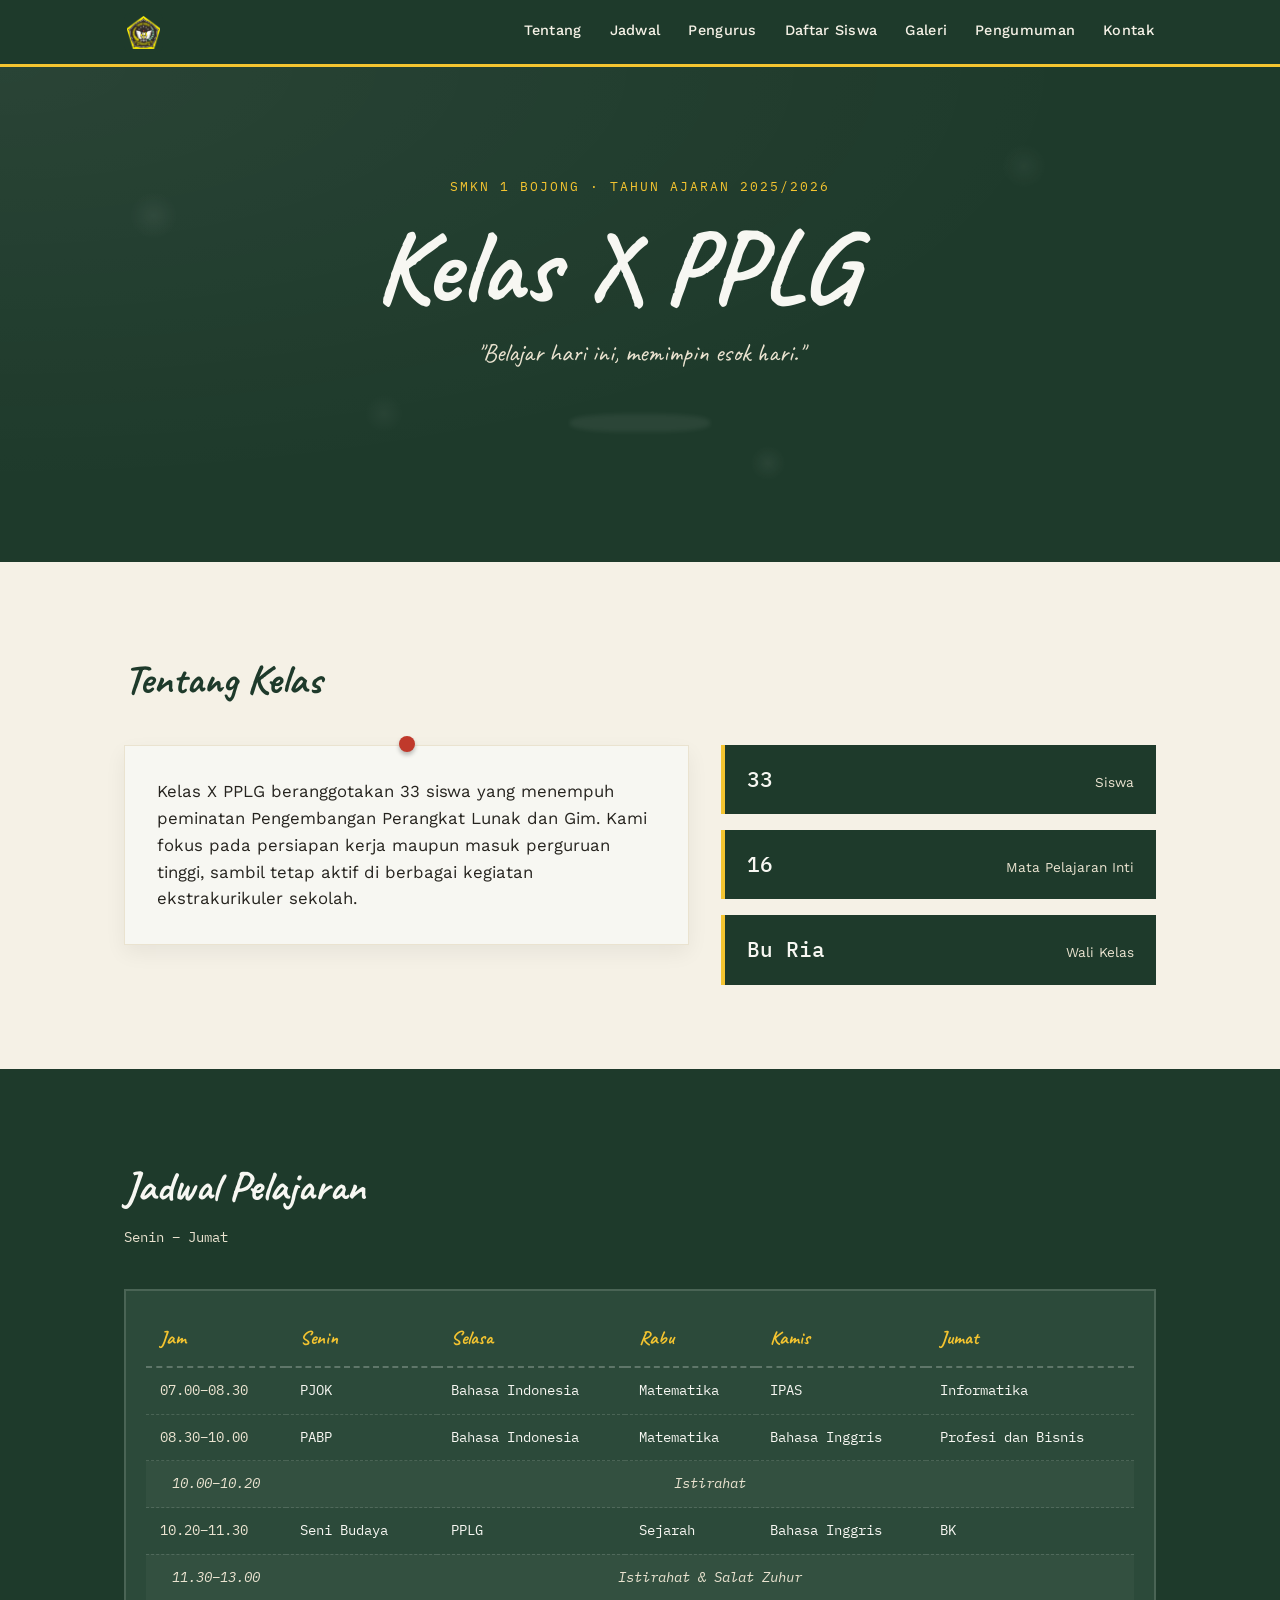
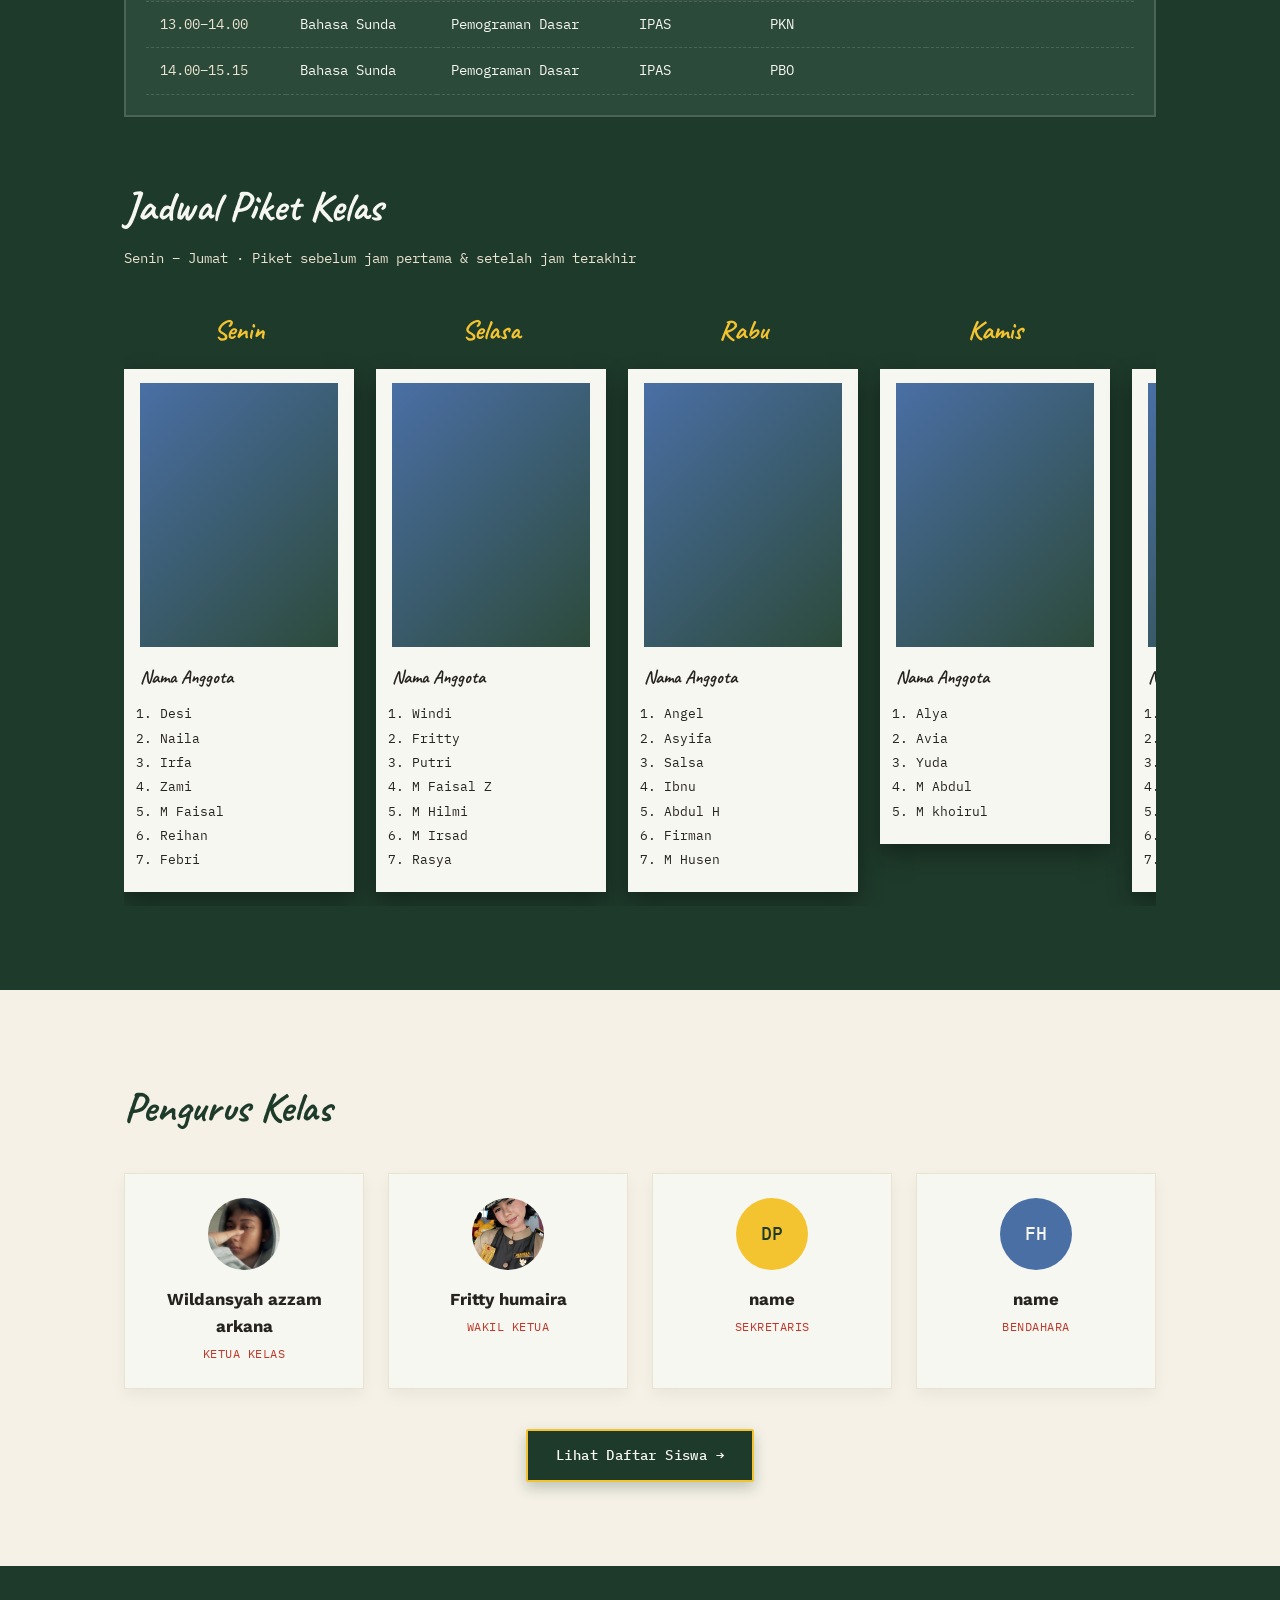
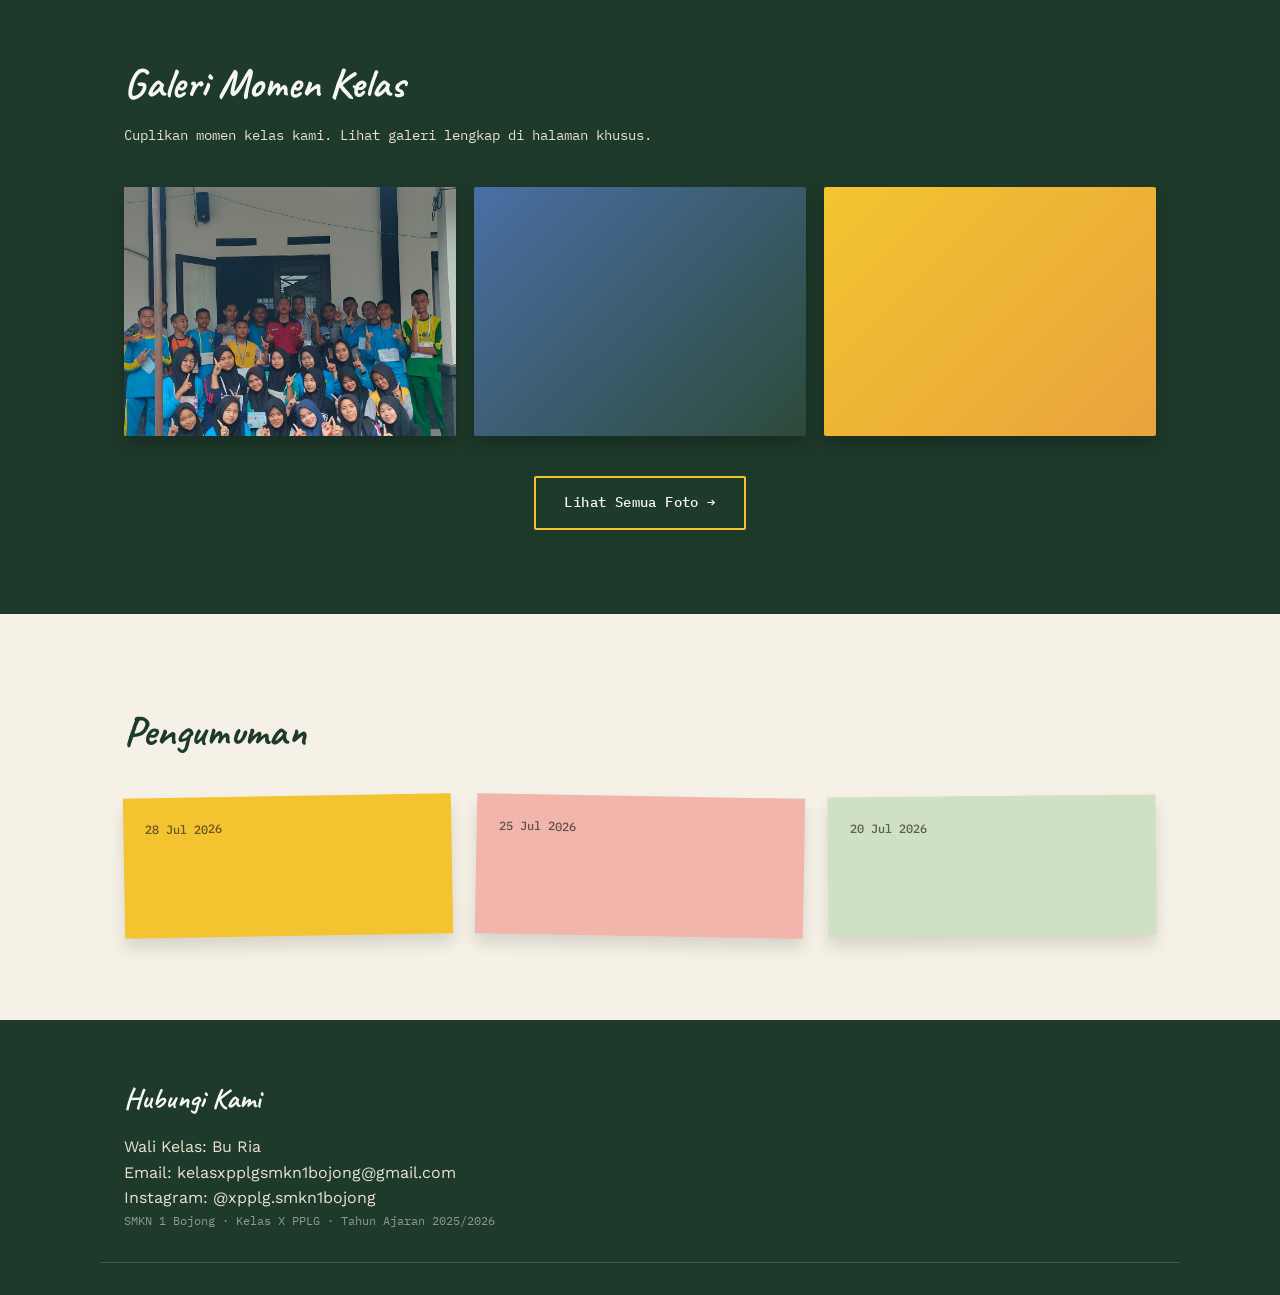
==== commit 3712bb2e: "Update index.html" ====
--- a/index.html
+++ b/index.html
@@ -234,7 +234,7 @@
     <h2 class="section-title">Pengurus Kelas</h2>
     <div class="id-card-grid">
       <div class="id-card">
-        <div class="id-photo" style="background:#c0392b"><img src=".jpg" alt="Wildansyah azzam arkana" onerror="this.style.display='none'; this.parentElement.innerHTML='RA';"></div>
+        <div class="id-photo" style="background:#c0392b"><img src="wildan1.jpg" alt="Wildansyah azzam arkana" onerror="this.style.display='none'; this.parentElement.innerHTML='RA';"></div>
         <h3>Wildansyah azzam arkana</h3>
         <p class="role">Ketua Kelas</p>
       </div>
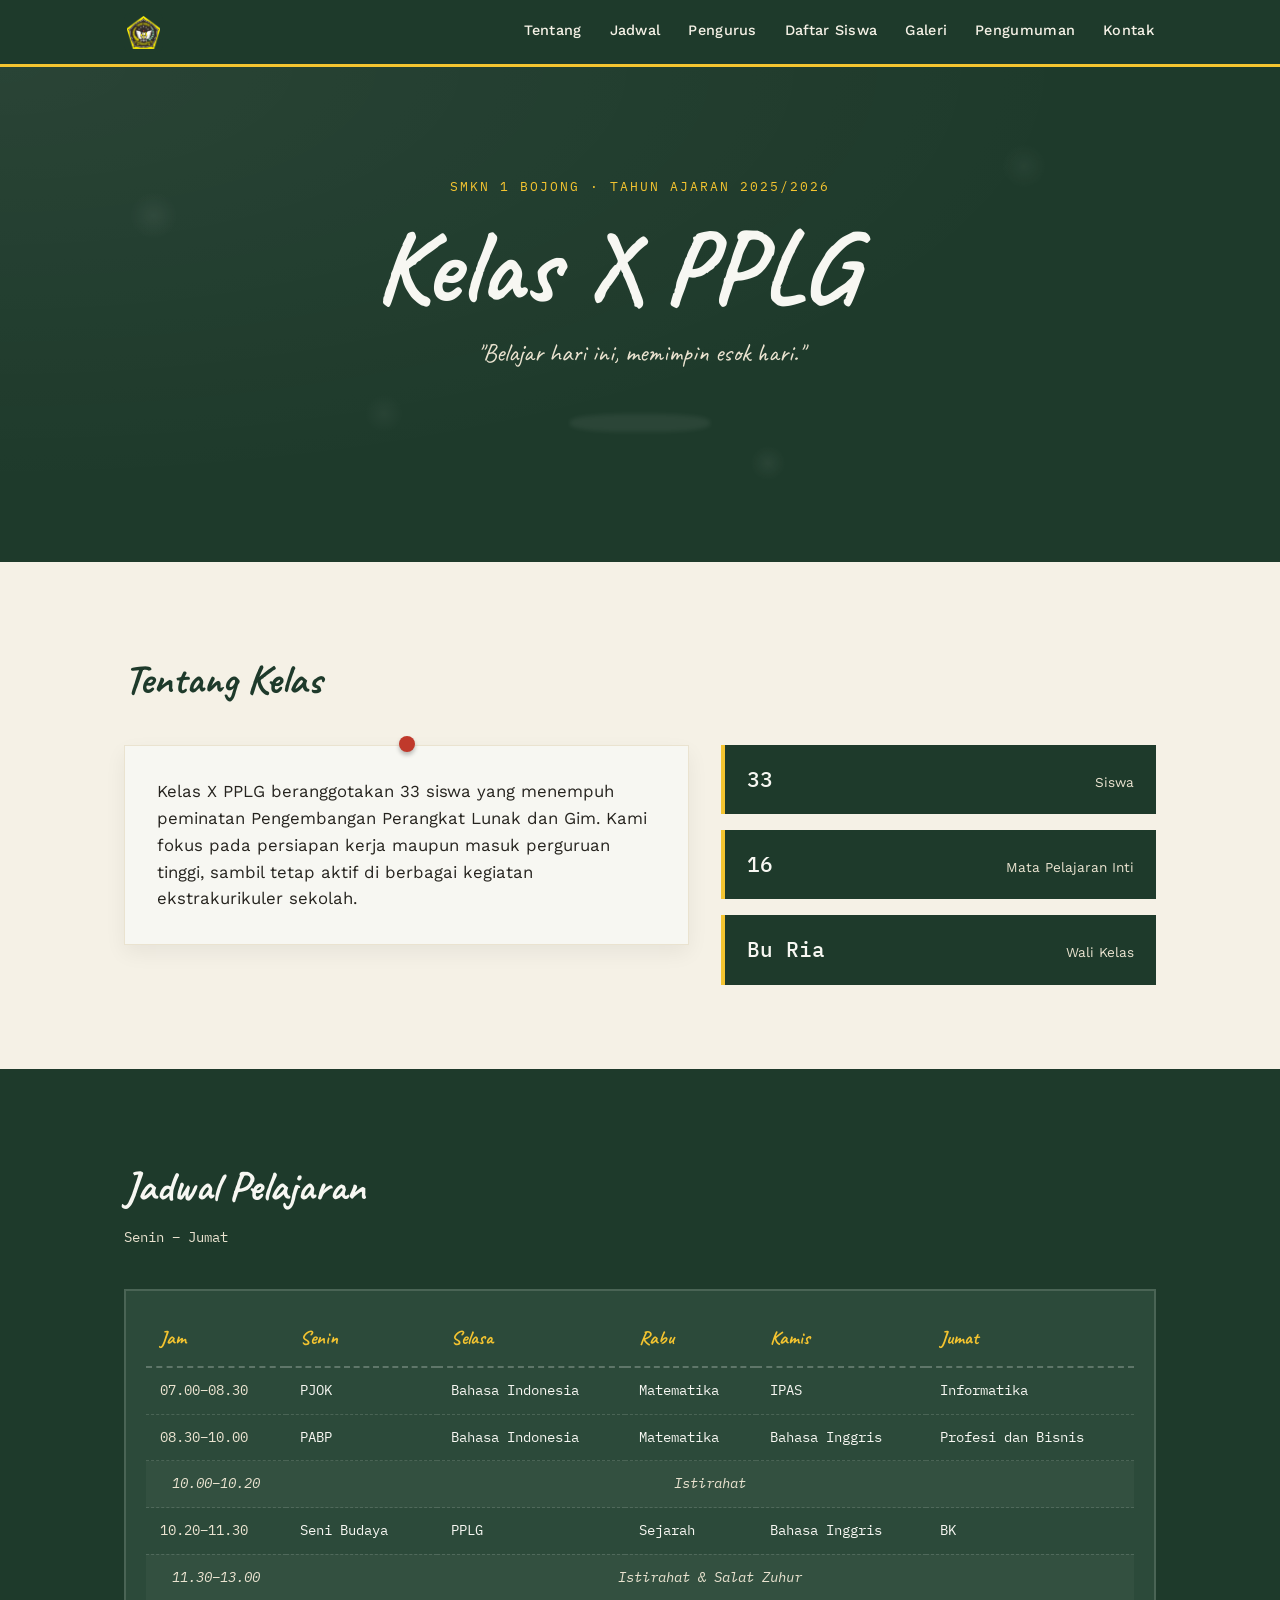
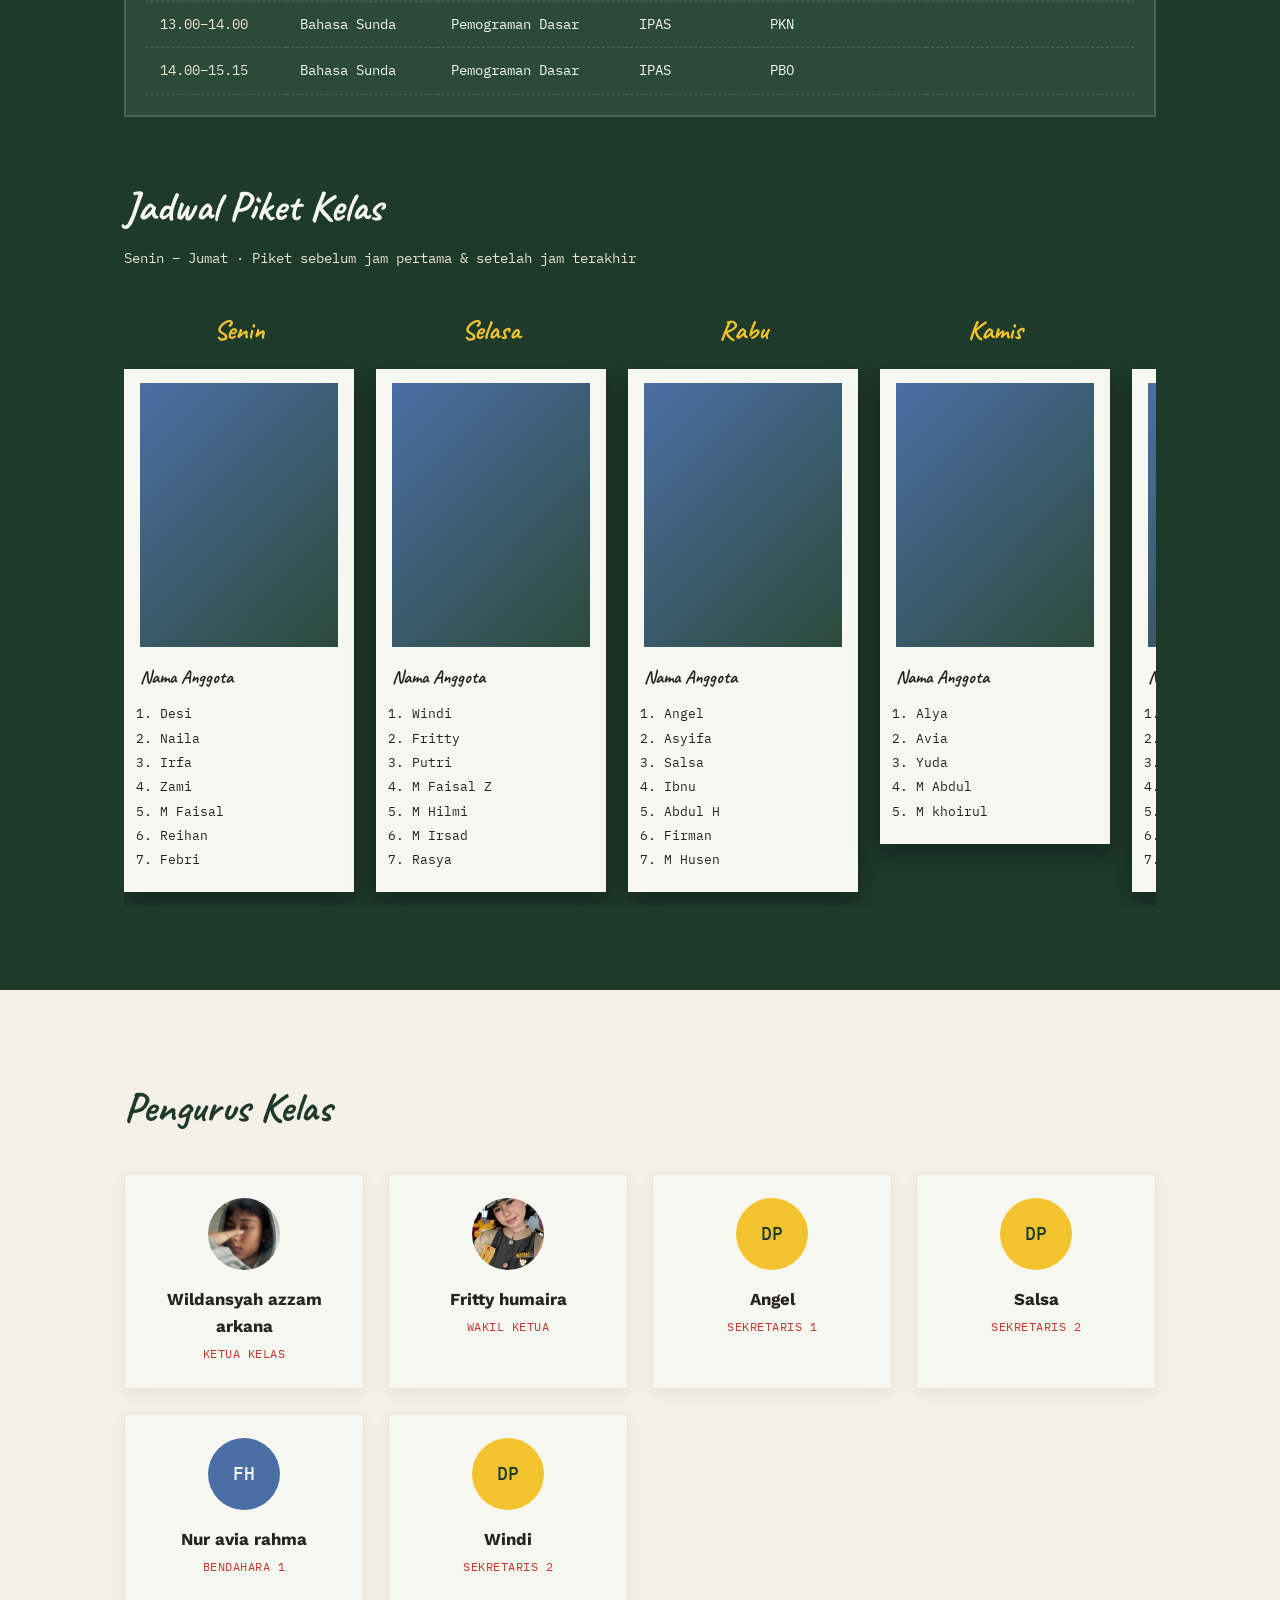
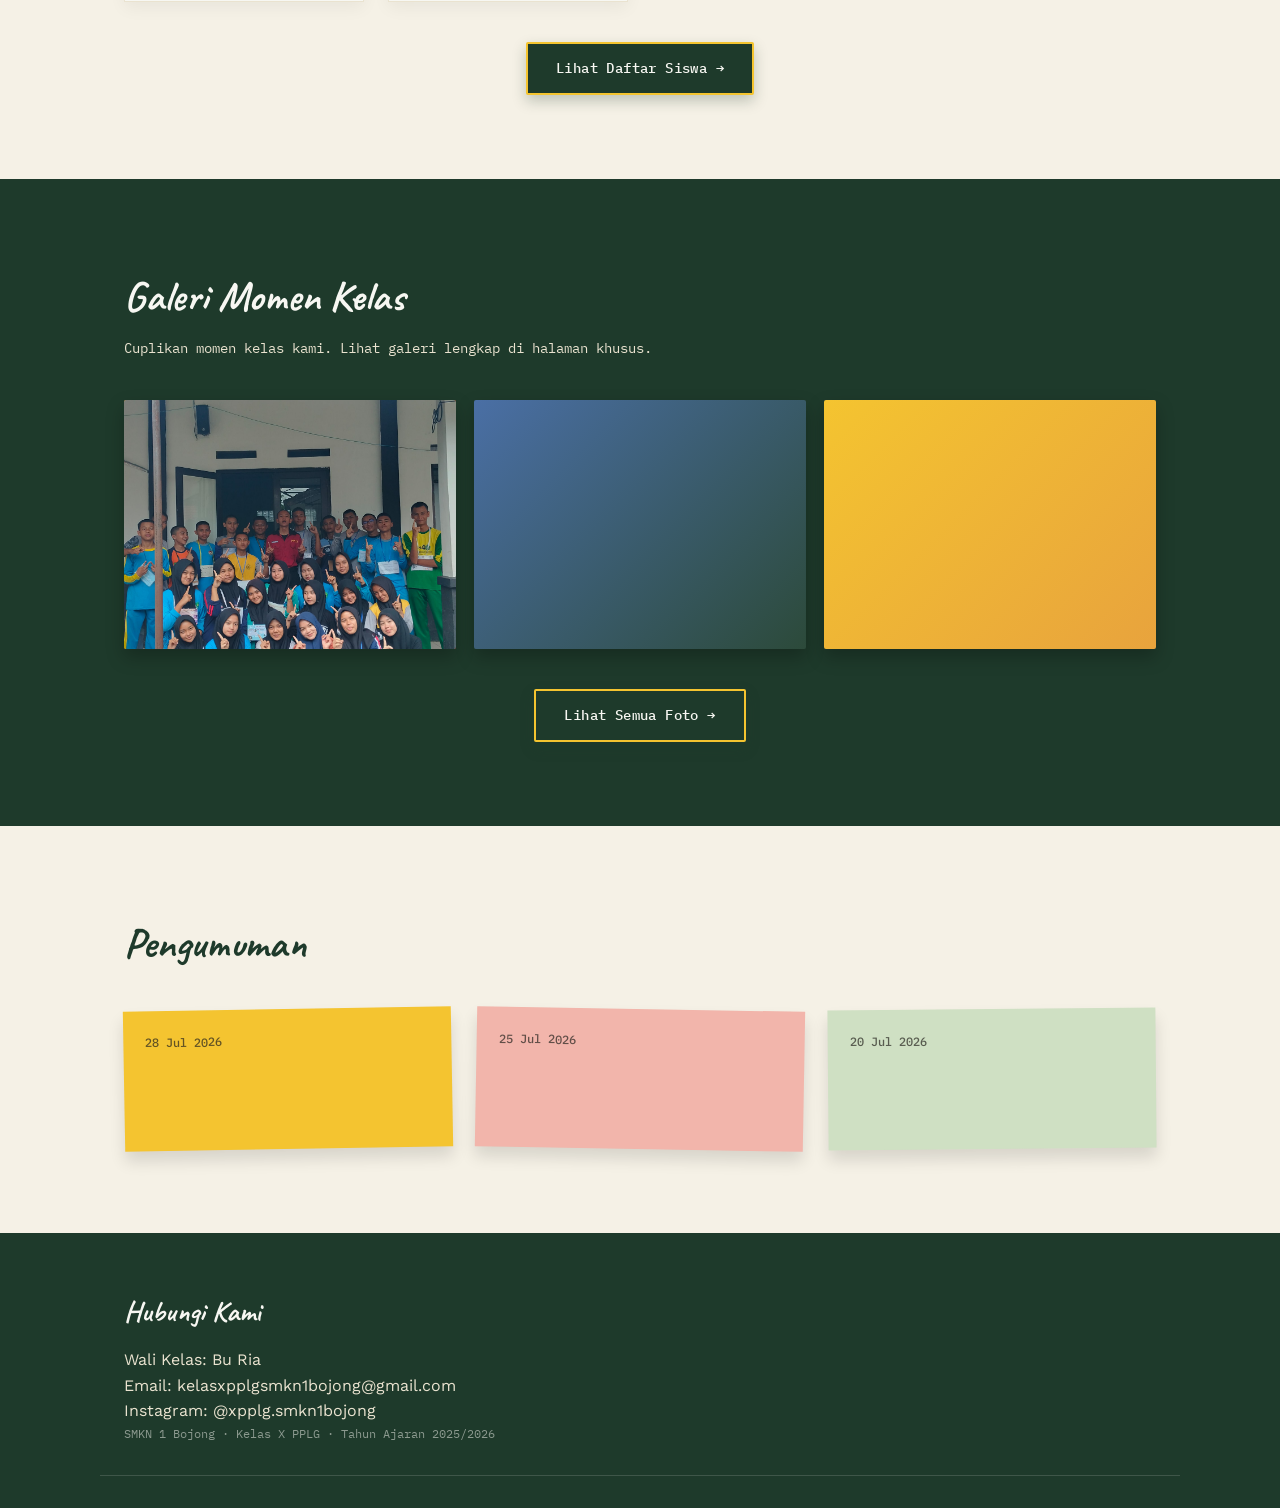
==== commit ee6fff35: "Update team member names and roles in index.html" ====
--- a/index.html
+++ b/index.html
@@ -245,13 +245,23 @@
       </div>
       <div class="id-card">
         <div class="id-photo" style="background:#f4c430;color:#1e3a2b"><img src="foto/sekretaris.jpg" alt="Dewi Puspita" onerror="this.style.display='none'; this.parentElement.innerHTML='DP';"></div>
-        <h3>name</h3>
-        <p class="role">Sekretaris</p>
-      </div>
+        <h3>Angel</h3>
+        <p class="role">Sekretaris 1</p>
+      </div>
+       <div class="id-card">
+        <div class="id-photo" style="background:#f4c430;color:#1e3a2b"><img src="foto/sekretaris.jpg" alt="Dewi Puspita" onerror="this.style.display='none'; this.parentElement.innerHTML='DP';"></div>
+        <h3>Salsa</h3>
+        <p class="role">Sekretaris 2</p>
+       </div>
       <div class="id-card">
         <div class="id-photo" style="background:#4a6fa5"><img src="foto/bendahara.jpg" alt="Farhan Hidayat" onerror="this.style.display='none'; this.parentElement.innerHTML='FH';"></div>
-        <h3>name</h3>
-        <p class="role">Bendahara</p>
+        <h3>Nur avia rahma</h3>
+        <p class="role">Bendahara 1</p> 
+      </div>
+       <div class="id-card">
+        <div class="id-photo" style="background:#f4c430;color:#1e3a2b"><img src="foto/sekretaris.jpg" alt="Dewi Puspita" onerror="this.style.display='none'; this.parentElement.innerHTML='DP';"></div>
+        <h3>Windi</h3>
+        <p class="role">Sekretaris 2</p>
       </div>
     </div>
     <div class="btn-row">
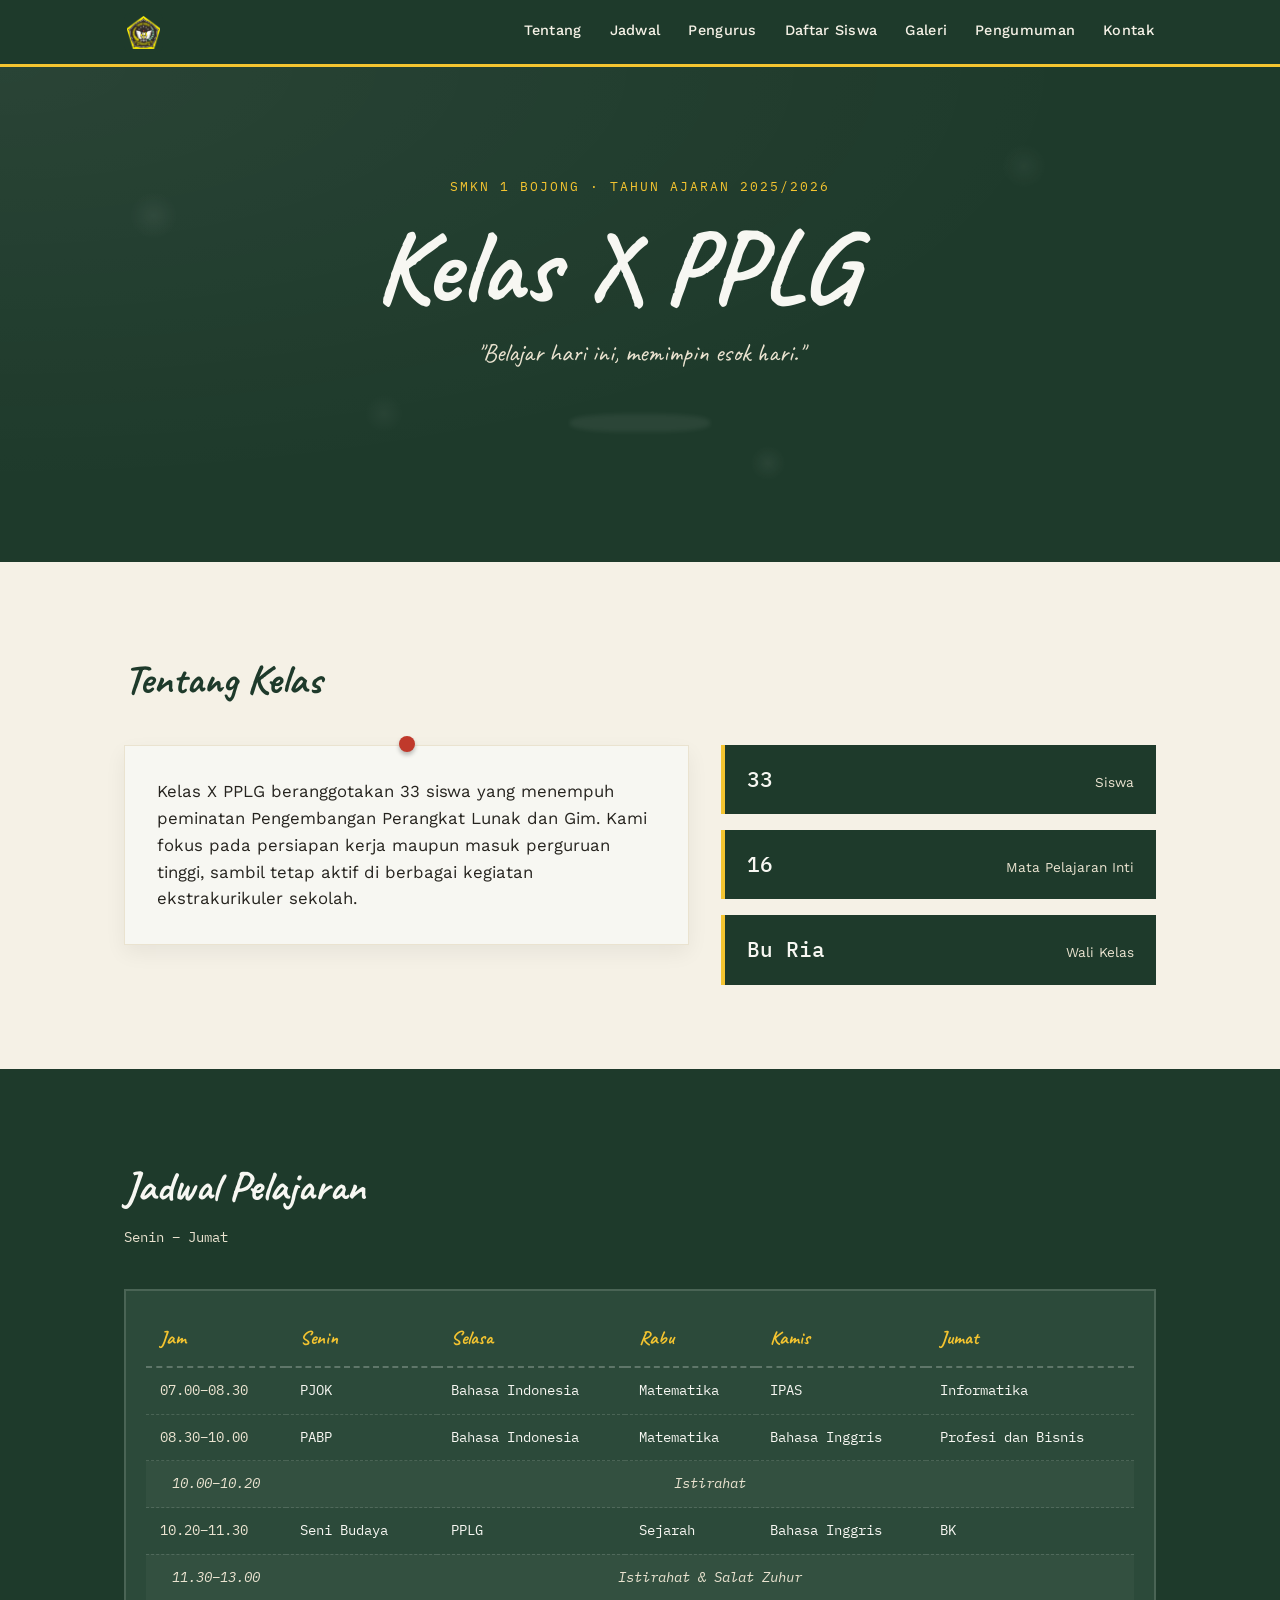
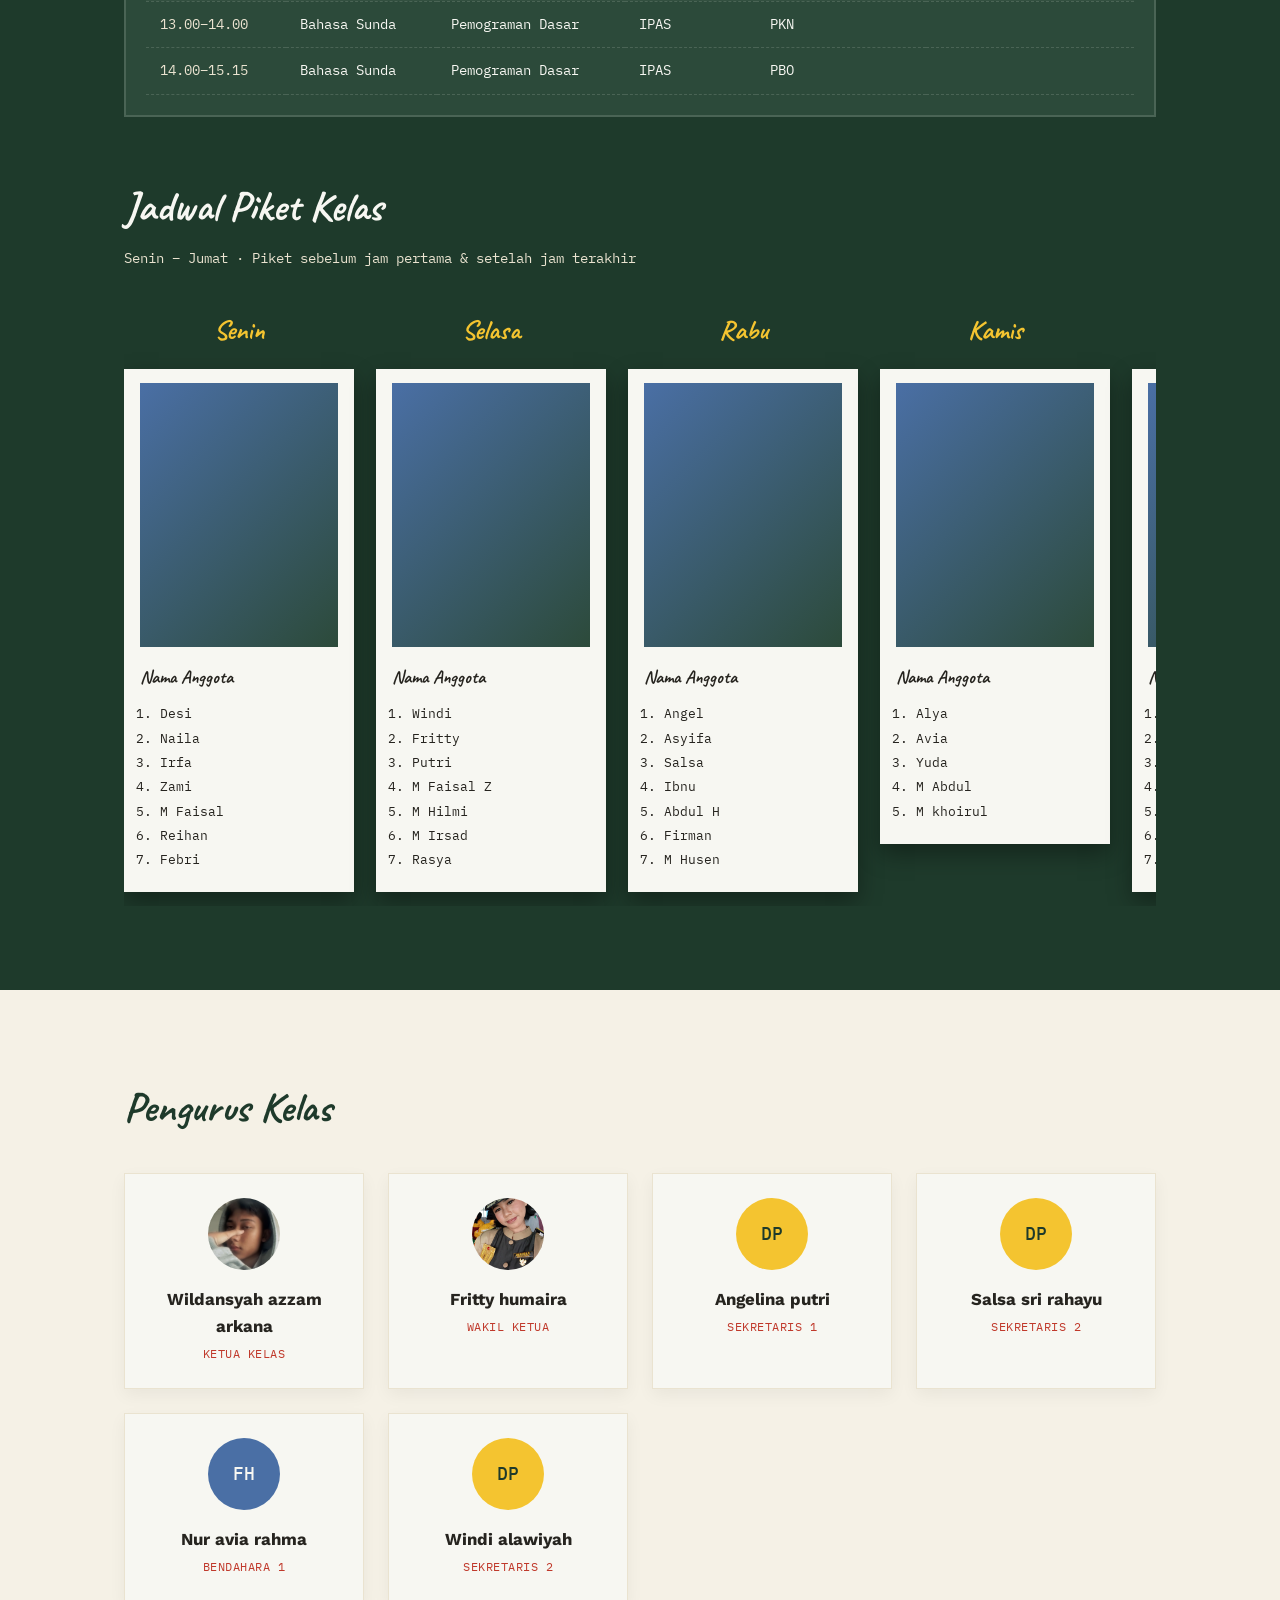
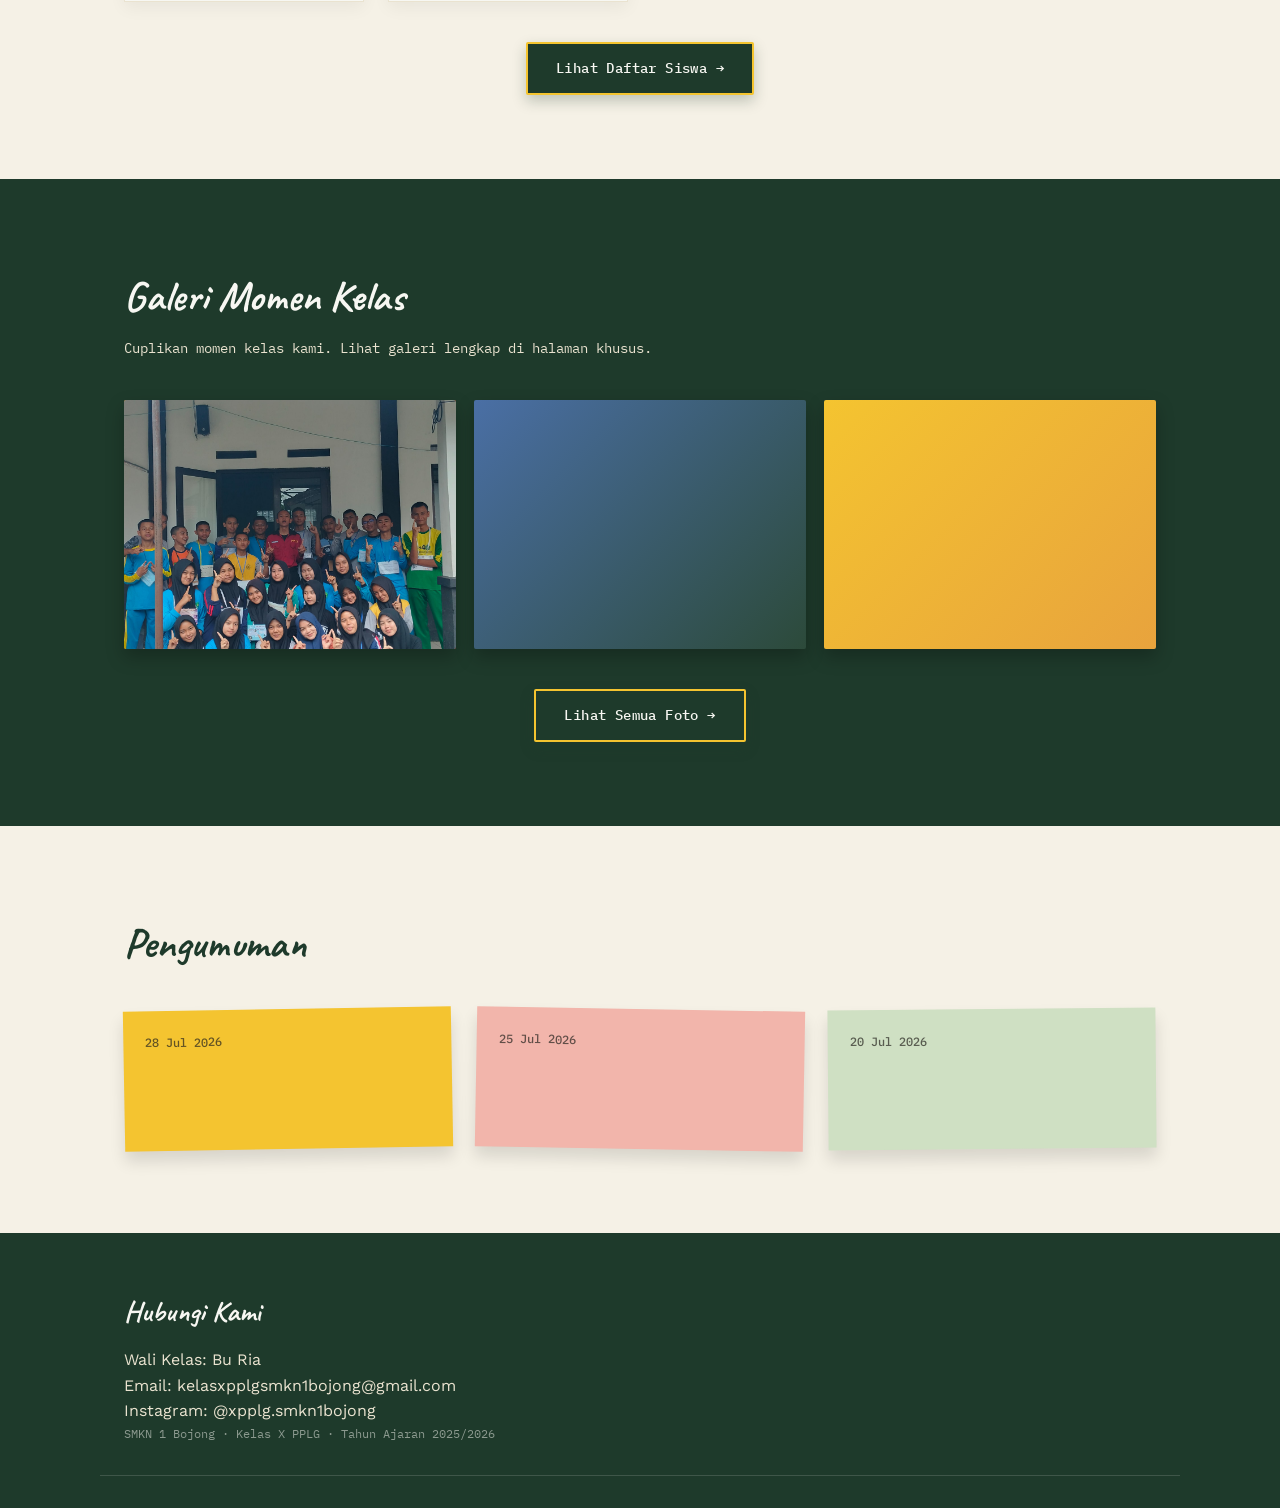
==== commit 32931ef4: "Update index.html" ====
--- a/index.html
+++ b/index.html
@@ -245,12 +245,12 @@
       </div>
       <div class="id-card">
         <div class="id-photo" style="background:#f4c430;color:#1e3a2b"><img src="foto/sekretaris.jpg" alt="Dewi Puspita" onerror="this.style.display='none'; this.parentElement.innerHTML='DP';"></div>
-        <h3>Angel</h3>
+        <h3>Angelina putri</h3>
         <p class="role">Sekretaris 1</p>
       </div>
        <div class="id-card">
         <div class="id-photo" style="background:#f4c430;color:#1e3a2b"><img src="foto/sekretaris.jpg" alt="Dewi Puspita" onerror="this.style.display='none'; this.parentElement.innerHTML='DP';"></div>
-        <h3>Salsa</h3>
+        <h3>Salsa sri rahayu</h3>
         <p class="role">Sekretaris 2</p>
        </div>
       <div class="id-card">
@@ -260,7 +260,7 @@
       </div>
        <div class="id-card">
         <div class="id-photo" style="background:#f4c430;color:#1e3a2b"><img src="foto/sekretaris.jpg" alt="Dewi Puspita" onerror="this.style.display='none'; this.parentElement.innerHTML='DP';"></div>
-        <h3>Windi</h3>
+        <h3>Windi alawiyah</h3>
         <p class="role">Sekretaris 2</p>
       </div>
     </div>
